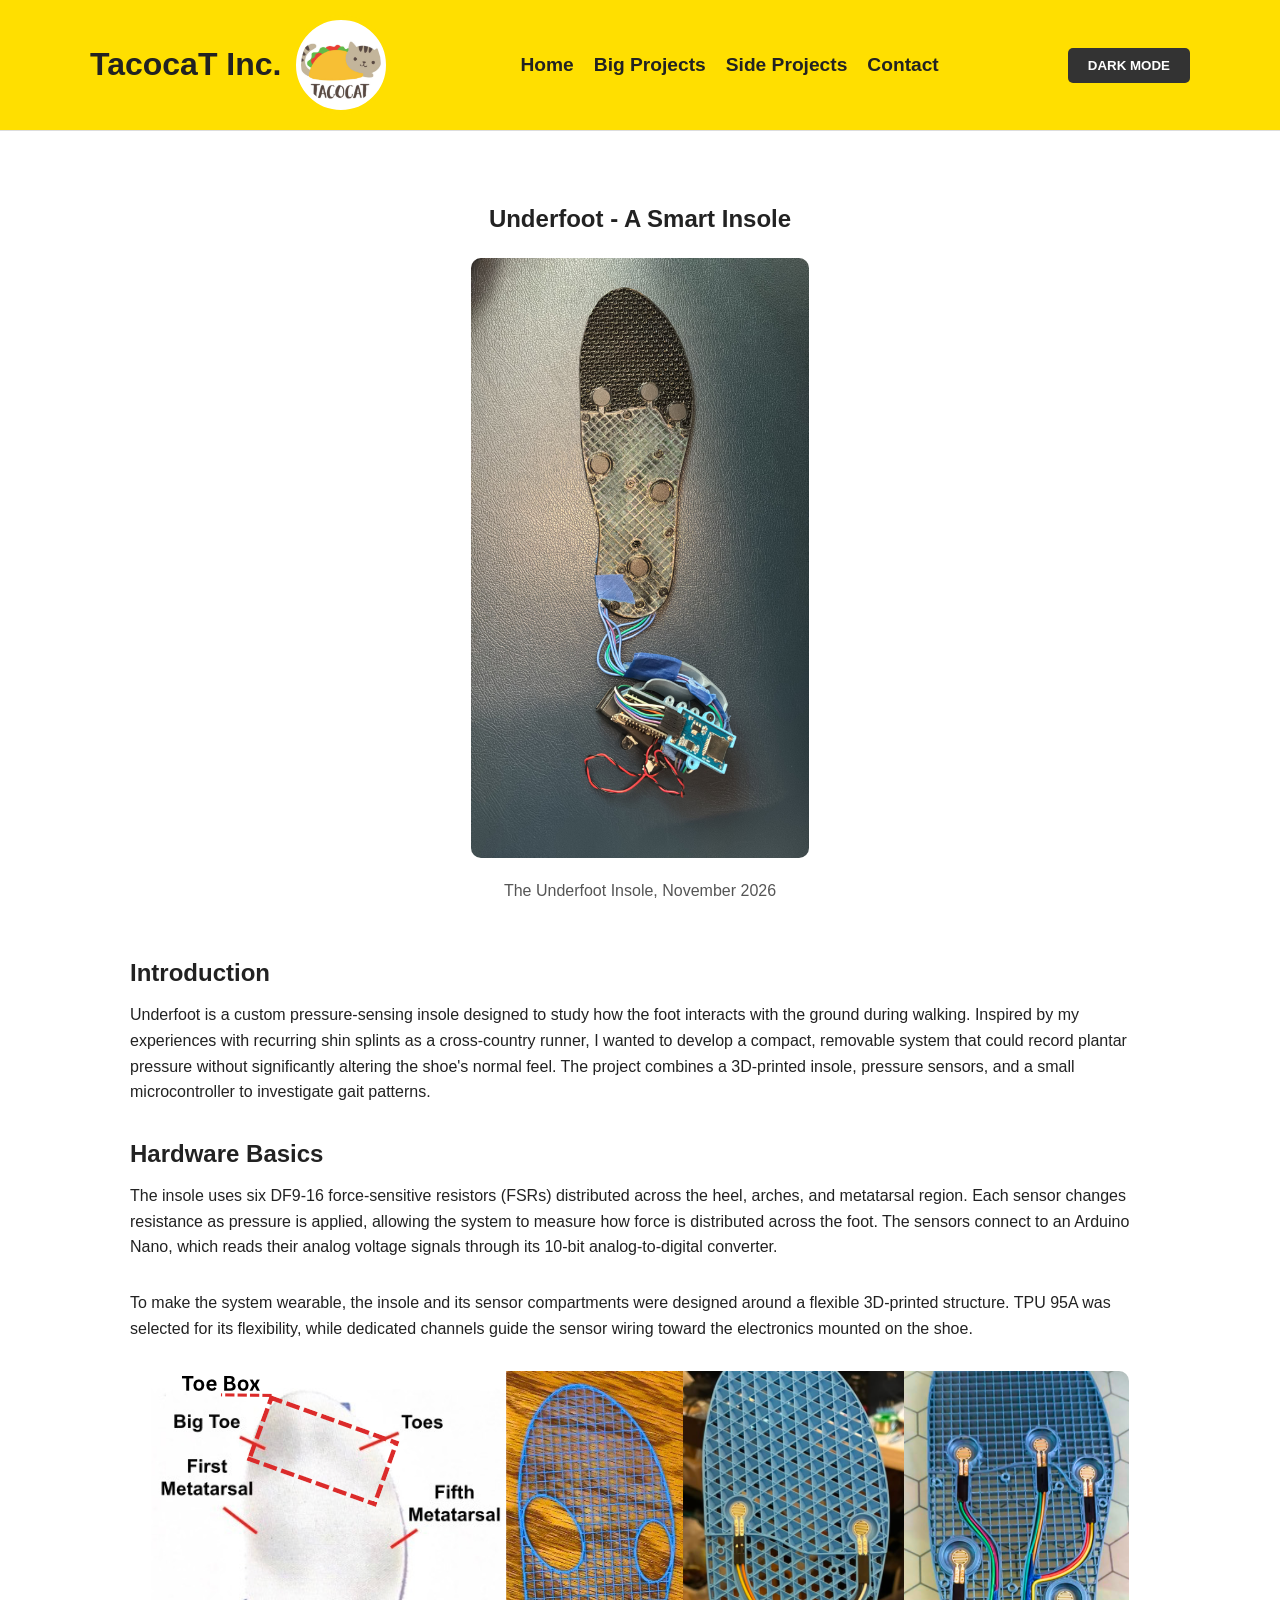
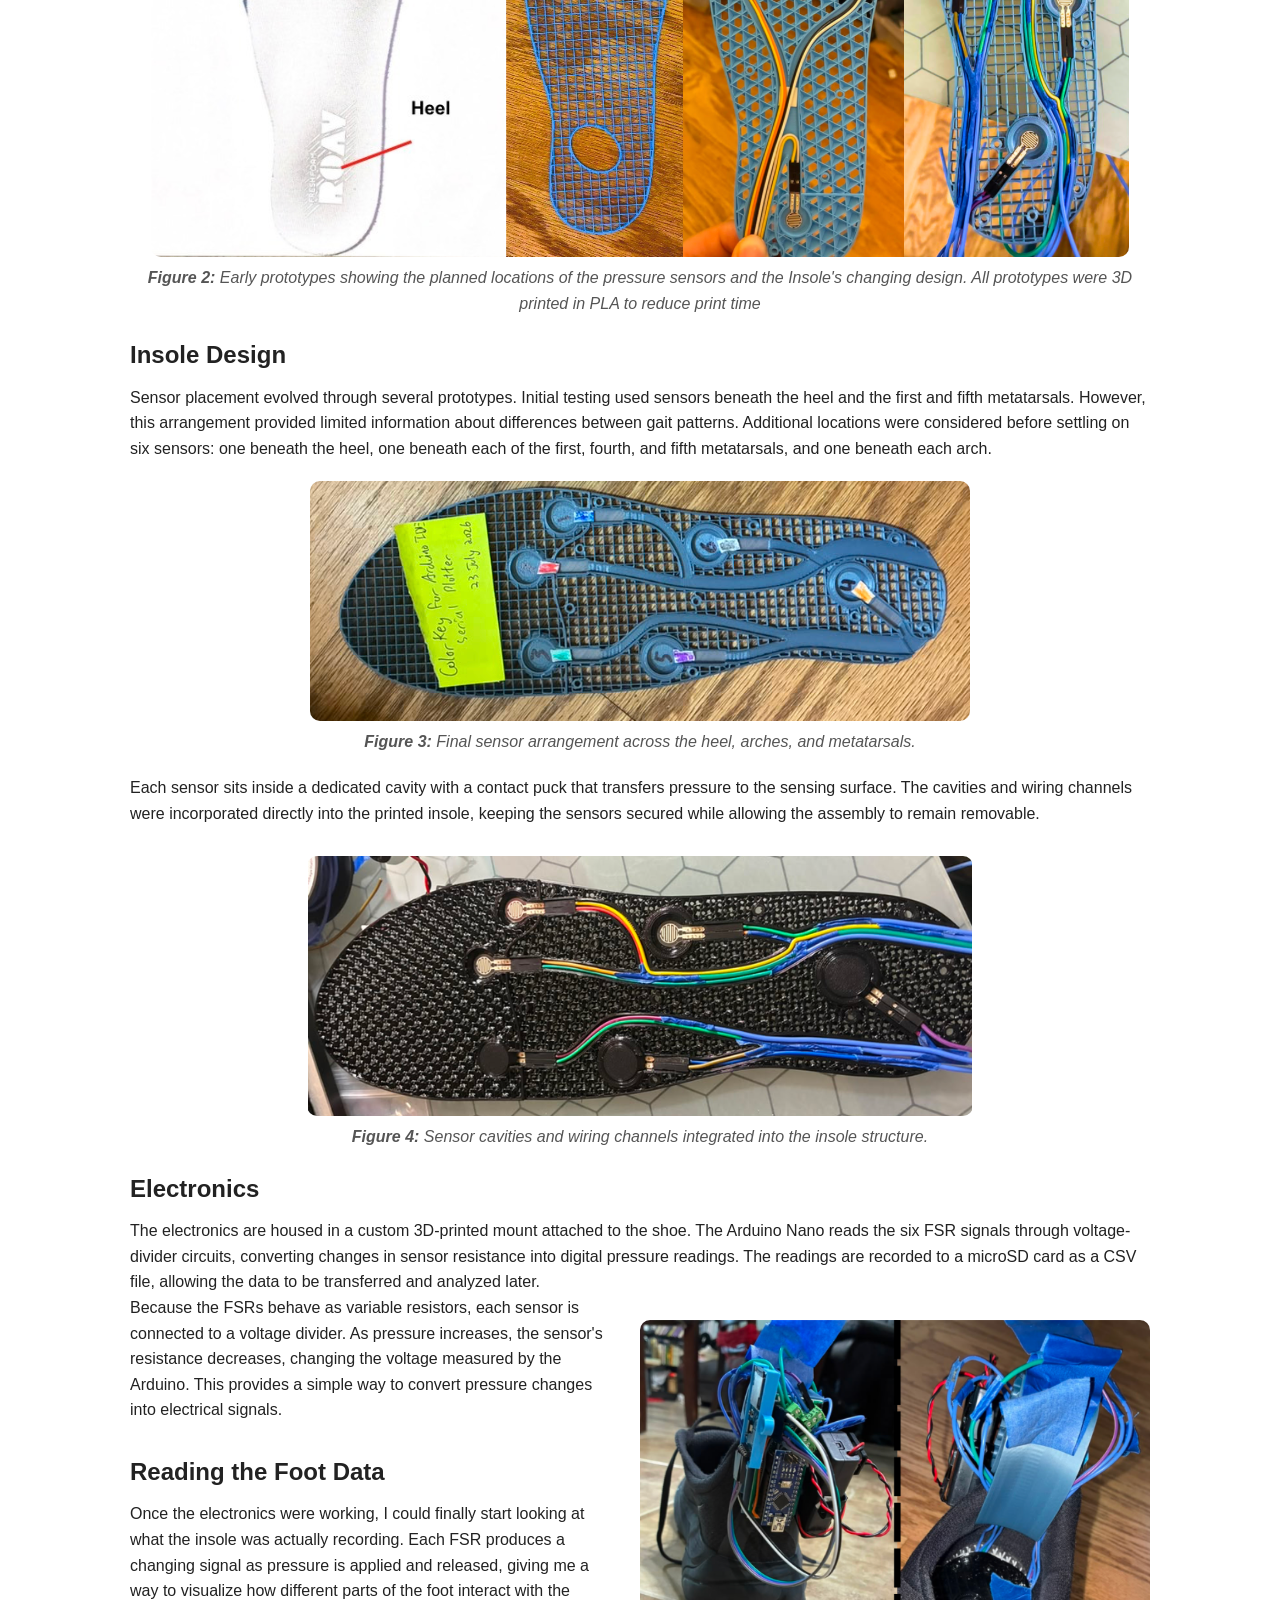
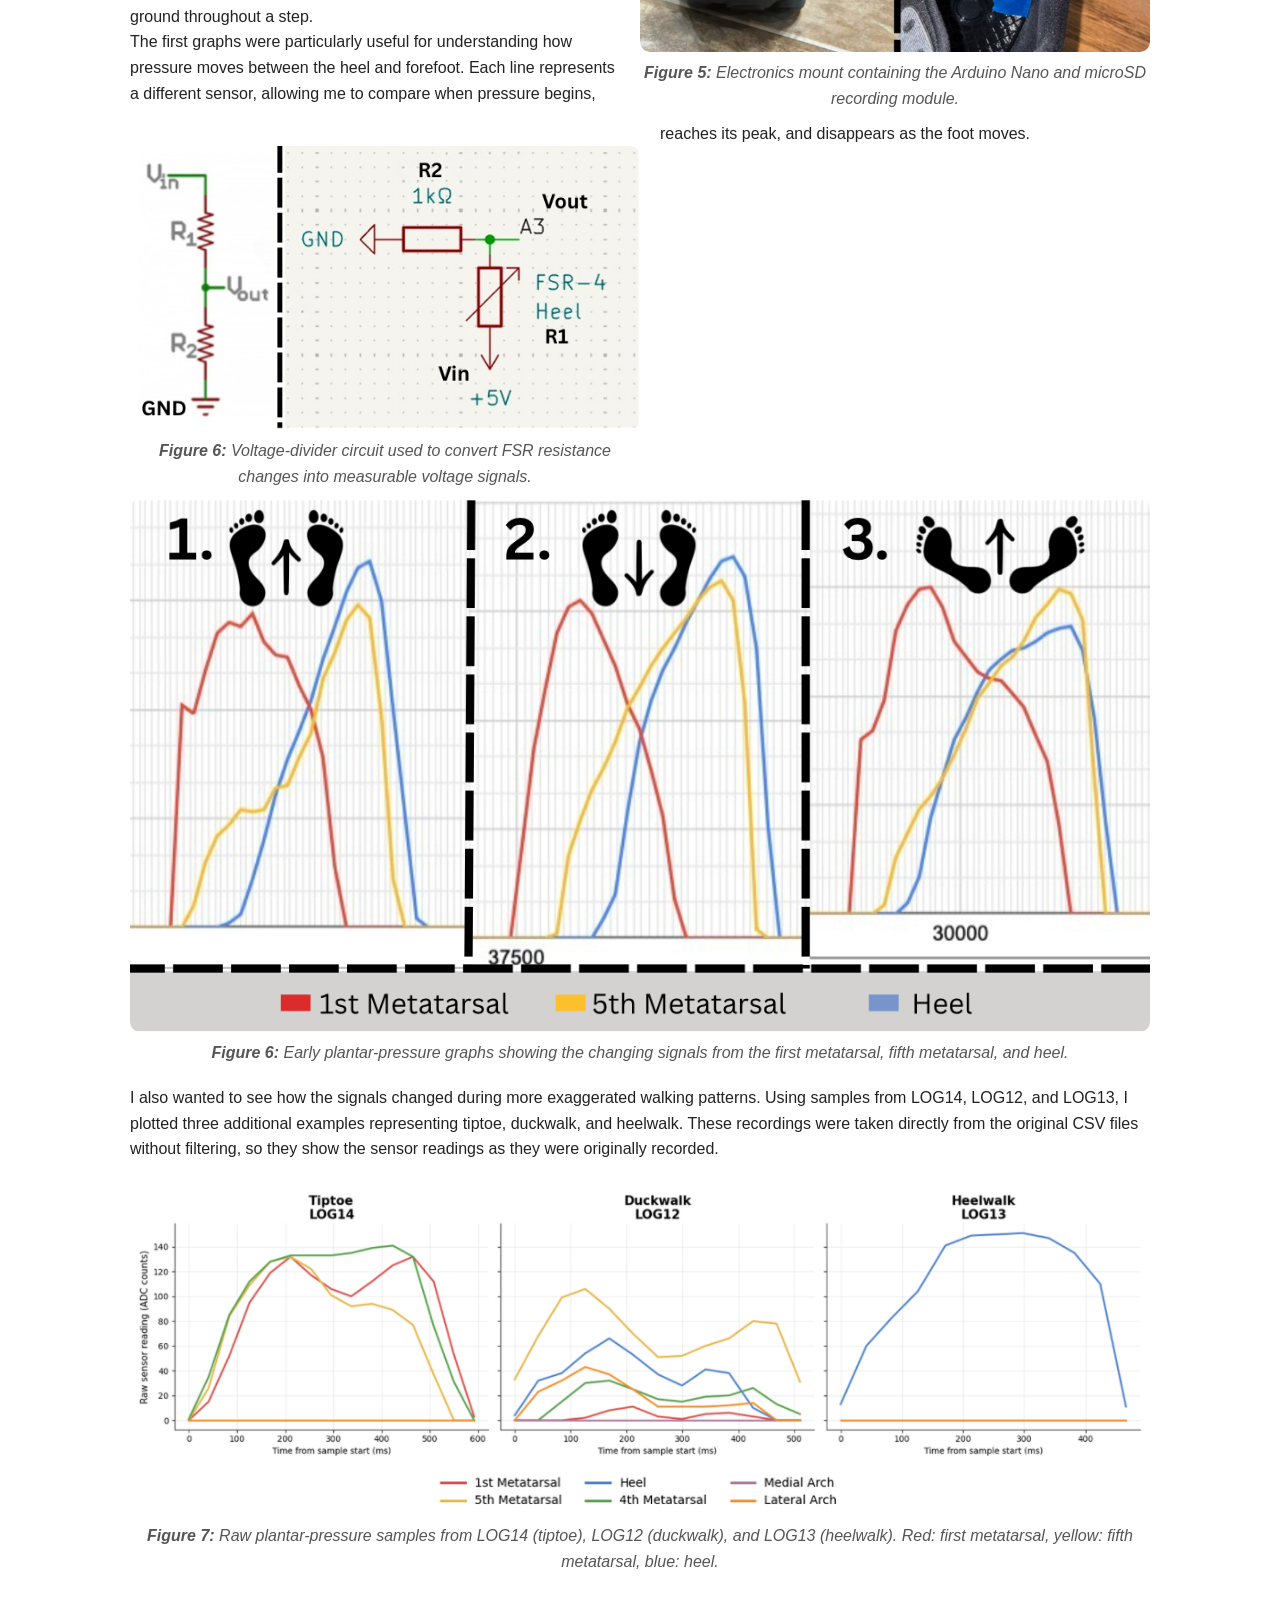
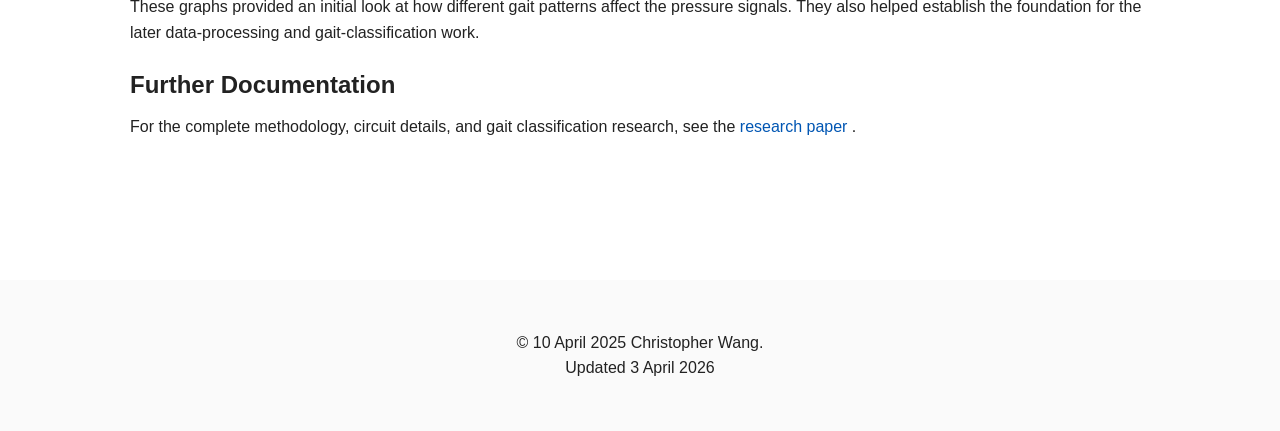
==== projects/insole-gpt.html @ 1287c7a1 "foot data graphs" ====
<!DOCTYPE html>
<html lang="en">
<head>
    <meta charset="UTF-8">
    <meta name="viewport" content="width=device-width, initial-scale=1">
    <meta name="description" content="Project page for Underfoot, a custom pressure-sensing insole for gait analysis.">
    <meta property="og:title" content="Underfoot - A Smart Insole">
    <meta property="og:description" content="A custom pressure-sensing insole designed to study gait and plantar pressure.">
    <meta property="og:type" content="website">
    <title>Underfoot - A Smart Insole</title>
    <link rel="stylesheet" href="../style.css">
</head>

<body>
    <nav id="navbar">
        <div class="container nav-container">
            <div class="logo-container">
                <h1><a class="brand" href="../index.html">TacocaT Inc.</a></h1>
                <img src="../TacocaT.jpeg" alt="TacocaT logo" class="nav-logo">
            </div>

            <ul class="nav-links">
                <li><a href="../index.html">Home</a></li>
                <li><a href="../index.html#big-projects">Big Projects</a></li>
                <li><a href="../index.html#side-projects">Side Projects</a></li>
                <li><a href="../index.html#contact">Contact</a></li>
            </ul>

            <button id="darkModeToggle" class="toggle-button">DARK MODE</button>
        </div>
    </nav>

    <main>
        <div class="container fade-in">
            <section class="project-detail">

                <h1 class="centered-title">Underfoot - A Smart Insole</h1>

                <figure>
                    <img src="../Insole-assets/Insole-V2.jpeg"
                         alt="The Underfoot pressure-sensing insole"
                         class="project-hero">
                    <figcaption>The Underfoot Insole, November 2026</figcaption>
                </figure>

                <div class="project-description">

                    <h2>Introduction</h2>
                    <p class="p-space">
                        Underfoot is a custom pressure-sensing insole designed to study
                        how the foot interacts with the ground during walking. Inspired
                        by my experiences with recurring shin splints as a cross-country
                        runner, I wanted to develop a compact, removable system that could
                        record plantar pressure without significantly altering the shoe's
                        normal feel. The project combines a 3D-printed insole, pressure
                        sensors, and a small microcontroller to investigate gait patterns.
                    </p>

                    <h2>Hardware Basics</h2>
                    <p class="p-space">
                        The insole uses six DF9-16 force-sensitive resistors (FSRs)
                        distributed across the heel, arches, and metatarsal region.
                        Each sensor changes resistance as pressure is applied, allowing
                        the system to measure how force is distributed across the foot.
                        The sensors connect to an Arduino Nano, which reads their
                        analog voltage signals through its 10-bit analog-to-digital
                        converter.
                    </p>

                    <p class="p-space">
                        To make the system wearable, the insole and its sensor
                        compartments were designed around a flexible 3D-printed
                        structure. TPU 95A was selected for its flexibility, while
                        dedicated channels guide the sensor wiring toward the
                        electronics mounted on the shoe.
                    </p>

                    <figure class="landscape-figure">
                        <img src="../Insole-assets/InsoleV2-prototypes.png"
                             alt="PLA prototype showing the six planned sensor locations">
                        <figcaption>
                            <b><i>Figure 2:</i></b>
                            Early prototypes showing the planned locations of the pressure sensors 
                            and the Insole's changing design.
                            <i>All prototypes were 3D printed in PLA to reduce print time</i>
                        </figcaption>
                    </figure>

                    <h2>Insole Design</h2>
                    <p>
                        Sensor placement evolved through several prototypes. Initial
                        testing used sensors beneath the heel and the first and fifth
                        metatarsals. However, this arrangement provided limited
                        information about differences between gait patterns. Additional
                        locations were considered before settling on six sensors:
                        one beneath the heel, one beneath each of the first, fourth,
                        and fifth metatarsals, and one beneath each arch.
                    </p>

                    <figure class="landscape-figure">
                        <img src="../Insole-assets/InsoleV2-key.png"
                             alt="Final insole design with six pressure sensor locations">
                        <figcaption>
                            <b><i>Figure 3:</i></b>
                            Final sensor arrangement across the heel, arches,
                            and metatarsals.
                        </figcaption>
                    </figure>

                    <p class="p-space">
                        Each sensor sits inside a dedicated cavity with a contact puck
                        that transfers pressure to the sensing surface. The cavities
                        and wiring channels were incorporated directly into the
                        printed insole, keeping the sensors secured while allowing
                        the assembly to remain removable.
                    </p>

                    <figure class="landscape-figure">
                        <img src="../Insole-assets/InsoleV2-wirechannels.png"
                             alt="3D-printed insole showing internal sensor and wire channels">
                        <figcaption>
                            <b><i>Figure 4:</i></b>
                            Sensor cavities and wiring channels integrated into
                            the insole structure.
                        </figcaption>
                    </figure>

                    <h2>Electronics</h2>
                    <p>
                        The electronics are housed in a custom 3D-printed mount
                        attached to the shoe. The Arduino Nano reads the six FSR
                        signals through voltage-divider circuits, converting
                        changes in sensor resistance into digital pressure readings.
                        The readings are recorded to a microSD card as a CSV file,
                        allowing the data to be transferred and analyzed later.
                    </p>

                    <figure class="side-image-wrap-text-left">
                        <img src="../Insole-assets/InsoleV2-electronics.png"
                             alt="Arduino Nano and microSD module mounted on the shoe">
                        <figcaption>
                            <b><i>Figure 5:</i></b>
                            Electronics mount containing the Arduino Nano
                            and microSD recording module.
                        </figcaption>
                    </figure>

                    <p class="p-space">
                        Because the FSRs behave as variable resistors, each sensor
                        is connected to a voltage divider. As pressure increases,
                        the sensor's resistance decreases, changing the voltage
                        measured by the Arduino. This provides a simple way to
                        convert pressure changes into electrical signals.
                    </p>

                    <figure class="side-image-wrap-text-right">
                        <img src="../Insole-assets/InsoleV2-voltage-divider.png"
                             alt="Voltage-divider circuit used to read the force-sensitive resistors">
                        <figcaption>
                            <b><i>Figure 6:</i></b>
                            Voltage-divider circuit used to convert FSR resistance
                            changes into measurable voltage signals.
                        </figcaption>
                    </figure>

                    <h2>Reading the Foot Data</h2>

                    <p>
                        Once the electronics were working, I could finally start looking at
                        what the insole was actually recording. Each FSR produces a changing
                        signal as pressure is applied and released, giving me a way to visualize
                        how different parts of the foot interact with the ground throughout
                        a step.
                    </p>

                    <p>
                        The first graphs were particularly useful for understanding how
                        pressure moves between the heel and forefoot. Each line represents
                        a different sensor, allowing me to compare when pressure begins,
                        reaches its peak, and disappears as the foot moves.
                    </p>

                    <figure class="landscape-figure">
                        <img src="../Insole-assets/InsoleV1-DataGraphs.png"
                            alt="Three plantar pressure graphs showing different foot movement patterns">
                        <figcaption>
                            <b><i>Figure 6: </i></b>
                            Early plantar-pressure graphs showing the changing signals
                            from the first metatarsal, fifth metatarsal, and heel.
                        </figcaption>
                    </figure>

                    <p>
                        I also wanted to see how the signals changed during more exaggerated
                        walking patterns. Using samples from LOG14, LOG12, and LOG13, I plotted
                        three additional examples representing tiptoe, duckwalk, and heelwalk.
                        These recordings were taken directly from the original CSV files
                        without filtering, so they show the sensor readings as they were
                        originally recorded.
                    </p>

                    <figure class="landscape-figure">
                        <img src="../Insole-assets/Underfoot-raw-gait-samples.png"
                            alt="Raw pressure signals from tiptoe, duckwalk, and heelwalk recordings">
                        <figcaption>
                            <b><i>Figure 7: </i></b>
                            Raw plantar-pressure samples from LOG14 (tiptoe), LOG12
                            (duckwalk), and LOG13 (heelwalk).
                            <i>Red: first metatarsal, yellow: fifth metatarsal,
                            blue: heel.</i>
                        </figcaption>
                    </figure>

                    <p>
                        These graphs provided an initial look at how different gait patterns
                        affect the pressure signals. They also helped establish the foundation
                        for the later data-processing and gait-classification work.
                    </p>

                    <h2>Further Documentation</h2>
                    <p>
                        For the complete methodology, circuit details, and gait
                        classification research, see the
                        <a href="https://github.com/Cobalt-Walnut/Insole-Research-Paper/blob/main/main-7.pdf">
                            research paper
                        </a>.
                    </p>

                </div>
            </section>
        </div>
    </main>

    <script src="../footer.js"></script>
    <script src="../script.js"></script>
</body>
</html>
---- style.css ----
/* Reset default styles and set base styles */
* {
  margin: 0;
  padding: 0;
  box-sizing: border-box;
}

/* Base body styles */
body {
  font-family: 'Arial', sans-serif;
  background-color: #ffffff;
  color: #222;
  transition: background-color 0.5s, color 0.5s;
  line-height: 1.6;
}

/* Standard Link Color (Fixes default browser blue) */
a {
  color: #0056b3;
  text-decoration: none;
  transition: all 0.3s ease;
}

/* Custom class for 32px of space below a paragraph */
.extra-space {
    margin-bottom: 32px !important;
    display: block;
}

.nav-links a {
    font-size: 1.2rem;
    font-weight: bold;
    text-decoration: none;
}

.brand {
    font-size: 2rem;
    text-decoration: none;
}

.container {
  width: 90%;
  max-width: 1100px;
  margin: 0 auto;
  padding: 20px 0;
}

/* Navbar styling */
nav {
  position: fixed;
  width: 100%;
  background-color: #FFDF00;
  border-bottom: 1px solid #ddd;
  z-index: 1000;
  transition: all 0.3s ease;
}

.nav-container {
  display: flex;
  justify-content: space-between;
  align-items: center;
  padding: 15px 0;
}

.logo-container {
  display: flex;
  align-items: center;
  gap: 10px;
}

.logo-container span {
  font-weight: bold;
  font-size: 1.5rem;
}

.nav-logo {
  width: 100px;
  height: 100px;
  border-radius: 50%;
  object-fit: cover;
  border: 5px solid #FFDF00;
  padding: 5px;
  background: white;
}

.nav-links {
  list-style: none;
  display: flex;
  gap: 20px;
}

.nav-links a {
  color: #222;
  font-weight: bold;
}

/* Dark mode toggle button */
.toggle-button {
  padding: 10px 20px;
  cursor: pointer;
  border: none;
  background: #333;
  color: white;
  font-weight: bold;
  border-radius: 5px;
}

@keyframes rotate {
  from { transform: rotate(0deg); }
  to { transform: rotate(360deg); }
}

.toggle-button.rotating {
  animation: rotate 0.5s ease-in-out;
}

/* Section styling */
section {
  margin: 80px 0;
  background: #ffffff;
  padding: 40px;
  border-radius: 10px;
  transition: background-color 0.5s;
  display: flow-root;
}

/* Styling for header and nav links */
h1 a, h2 a, h3 a, .nav-links a, .intro-text a {
  text-decoration: none; 
  color: inherit;
  transition: all 0.3s ease;
}

h1 a:hover, h2 a:hover, h3 a:hover, .nav-links a:hover, .intro-text a:hover {
  text-shadow: 2px 2px 4px rgba(0, 0, 0, 0.2); 
}

/* Project card styling */
.project {
  display: flex;
  align-items: center;
  margin-bottom: 30px;
  background: #f5f5f5;
  border-radius: 10px;
  overflow: visible;
  text-decoration: none;
  color: inherit;
  transition: background 0.5s;
  position: relative;
}

.project img {
  width: 150px;
  height: auto;
  object-fit: cover;
  transition: all 0.3s ease;
  border-radius: 8px;
  position: relative;
}

.project:hover img {
  transform: scale(2.2) translateX(60px) translateY(-40px);
  box-shadow: 0 30px 60px rgba(0, 0, 0, 0.3);
  z-index: 100;
}

.project-content {
  padding: 20px;
}

/* Footer styling */
footer {
  text-align: center;
  padding: 30px 0;
  background: #fafafa;
  transition: background-color 0.5s;
}

/* Animations */
.fade-in {
  opacity: 0;
  transform: translateY(20px);
  animation: fadeInUp 1s forwards;
  animation-delay: 0.3s;
}

@keyframes fadeInUp {
  to {
    opacity: 1;
    transform: translateY(0);
  }
}

#navbar.hidden {
  transform: translateY(-100%);
  opacity: 0;
}

/* Project detail page styling */
.project-detail {
  padding: 40px;
  margin-top: 120px;
}

.centered-title {
  text-align: center;
  margin-top: 20px;
}

.project-hero {
  object-fit: contain;
  border-radius: 10px;
  margin: 20px 0;
  display: block;
  margin-left: auto;
  margin-right: auto;
  max-width: 100%;
  max-height: 600px;
  width: auto;
  height: auto;
}

/* Wrapping Classes */
.side-image-wrap-text-left,
.side-image-wrap-text-right {
  max-width: 50%;
  margin-bottom: 10px;
  margin-top: 25px;
}

.side-image-wrap-text-left {
  float: right;
  margin-left: 20px;
}

.side-image-wrap-text-right {
  float: left;
  margin-right: 20px;
}

.side-image-wrap-text-left img,
.side-image-wrap-text-right img {
  display: block;
  width: 100%;
  max-width: 600px;   /* 👈 limits how big it can get */
  height: auto;
  margin: 0 auto;     /* 👈 keeps it centered inside figure */
  border-radius: 10px;
}

.side-image-wrap-text-left figcaption,
.side-image-wrap-text-right figcaption {
  text-align: center;
  font-style: italic;
  margin-top: 8px;
  color: #555;
}

.image-pair-container {
  display: flex !important;
  gap: 20px;
  width: 100%;          /* This fills the parent .project-description */
  max-width: 1100px;   
  margin: 20px auto;   
  clear: both;          /* This prevents previous floats from interfering */
  overflow: hidden;
}

.side-by-side-figure {
  flex: 1;             
  margin: 0;
  display: flex;
  flex-direction: column;
}

.side-by-side-figure img {
  width: 100%;
  aspect-ratio: 4 / 3; 
  object-fit: cover;   
  border-radius: 10px;
  display: block;
}

.project-description {
  margin-top: 30px;
  display: flow-root;
}

.project-description h2 {
  margin: 20px 0 10px;
}

.project-description ul {
  list-style-position: inside;
  margin: 10px 0;
}

.left-side-image {
    width: 40%;
    margin-top: 20px;
    margin-bottom: 20px;
}

.left-side-image img {
    width: 100%;
    border-radius: 10px;
    display: block;
}

.landscape-figure {
    width: 100%;
    max-width: 100%;
    margin: 20px auto;
    clear: both;
}

.landscape-figure img {
    display: block;
    width: auto;
    height: auto;
    max-width: 100%;
    border-radius: 10px;
    margin: 0 auto;
    object-fit: contain;
}

.landscape-figure figcaption {
    text-align: center;
    font-style: italic;
    margin-top: 8px;
    color: #555;
}

/* Mobile responsiveness */
@media (max-width: 768px) {
    .landscape-figure {
        width: 100%;
    }

    .landscape-figure img {
        max-width: 100%;
    }
}

.full-size-text {
  width: 100%;
  clear: both;
  
}

/* Intro section styling */
.intro {
  display: flex;
  justify-content: space-between;
  align-items: center;
  gap: 40px;
}

.intro-text a {
  font-weight: bold;
  border-bottom: 1px solid rgba(0, 0, 0, 0.1);
}

.intro-text {
  flex: 1;
}

.intro-logo {
  width: 200px;
  height: 200px;
  border-radius: 50%;
  object-fit: cover;
  border: 5px solid #FFDF00;
  padding: 5px;
  background: white;
}

figcaption {
  text-align: center;
  font-style: normal;
  margin-top: 8px;
  color: #555;
  transition: color 0.5s;
}

.p-space {
  margin-bottom: 30px;
}

p + h2 {
  margin-top: 60px;
  margin-bottom: 40px;
}

.offset-text-right-side {
  position: absolute;  
  left: 50%;
  margin-left: 0;
}
/*
p + p {
  margin-top: 40px;
}
*/
/* DARK MODE*/

body.dark-mode {
  background-color: #121212;
  color: #ddd;
}

body.dark-mode nav {
  background-color: #1e1e1e;
}

body.dark-mode section {
  background: #1c1c1c;
}

body.dark-mode .project {
  background: #2a2a2a;
}

body.dark-mode .project:hover {
  background: #3a3a3a;
}

body.dark-mode footer {
  background: #1e1e1e;
}

/* Dark Mode specific element fixes */
body.dark-mode figcaption {
  color: #bbb !important;
}

body.dark-mode a {
  color: #8ab4f8; /* Softer blue for dark mode */
}

body.dark-mode a:hover {
  color: #ffffff;
  text-decoration: underline;
}
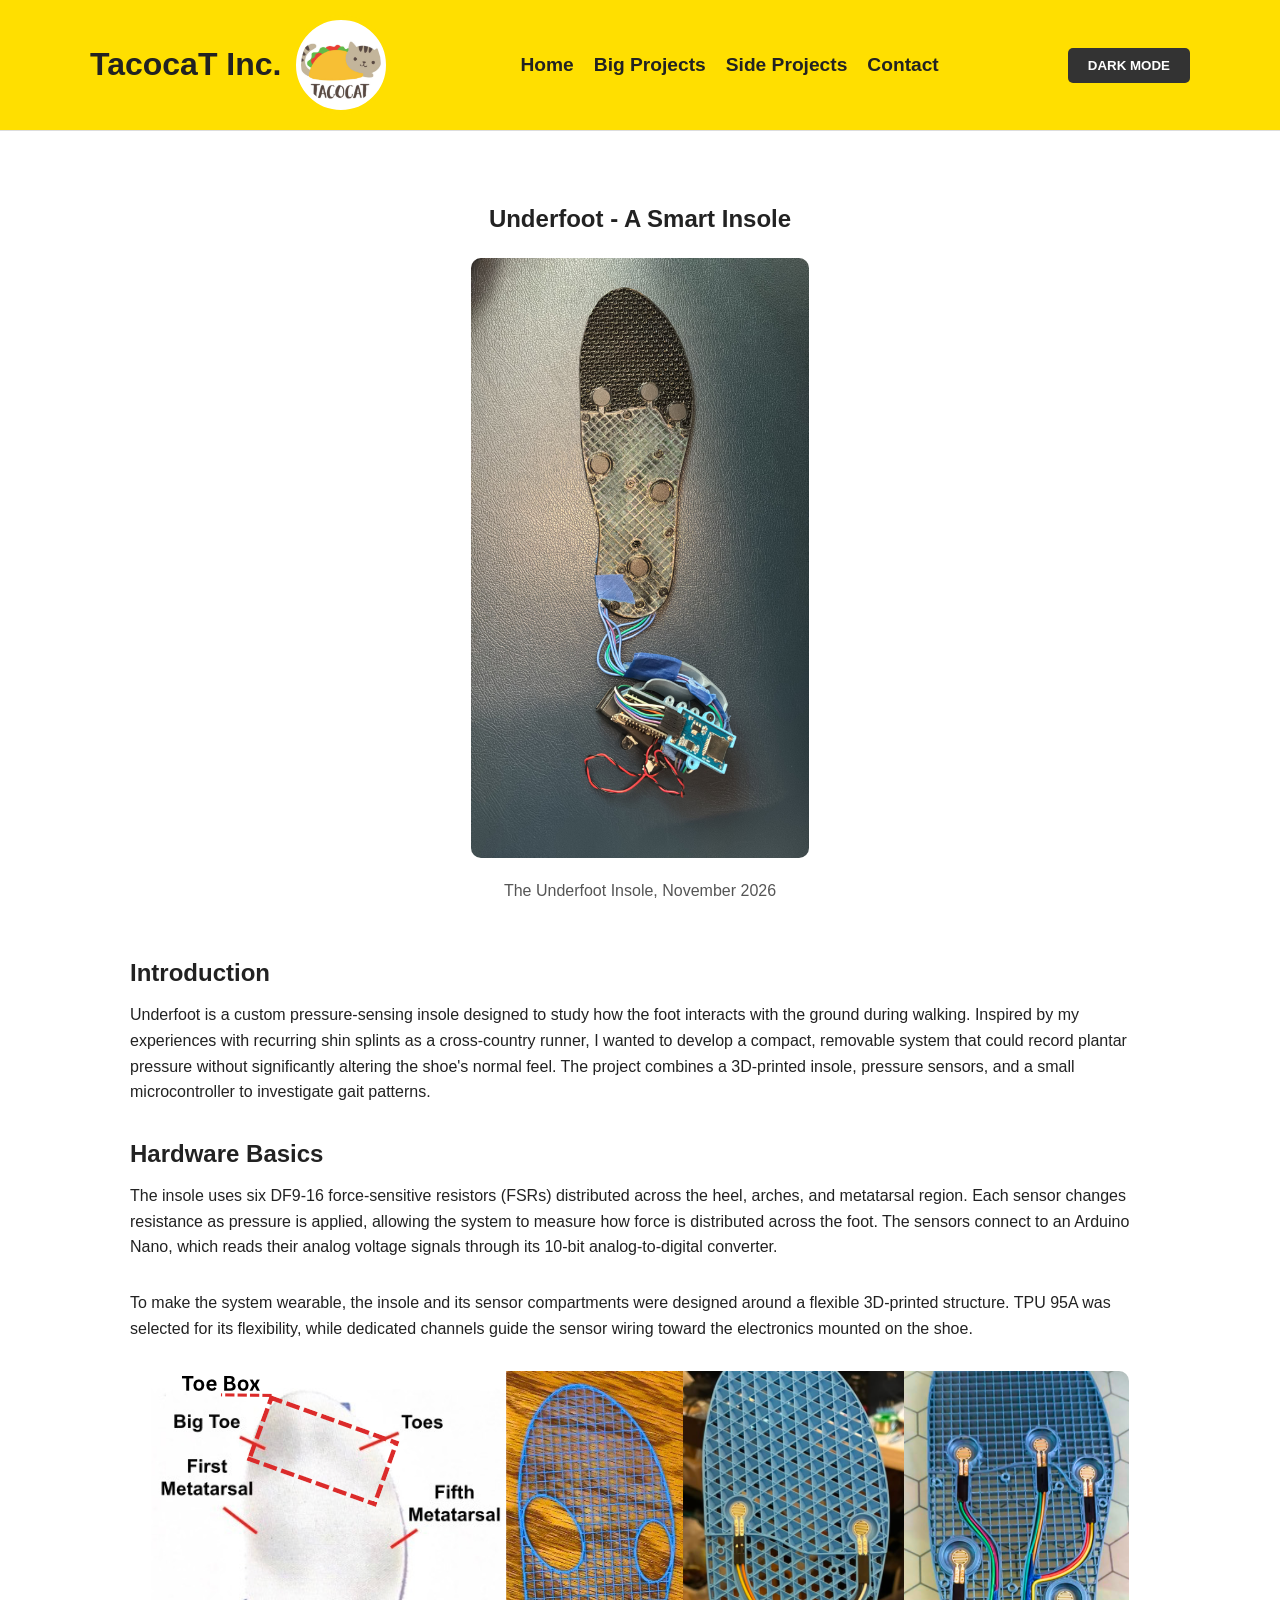
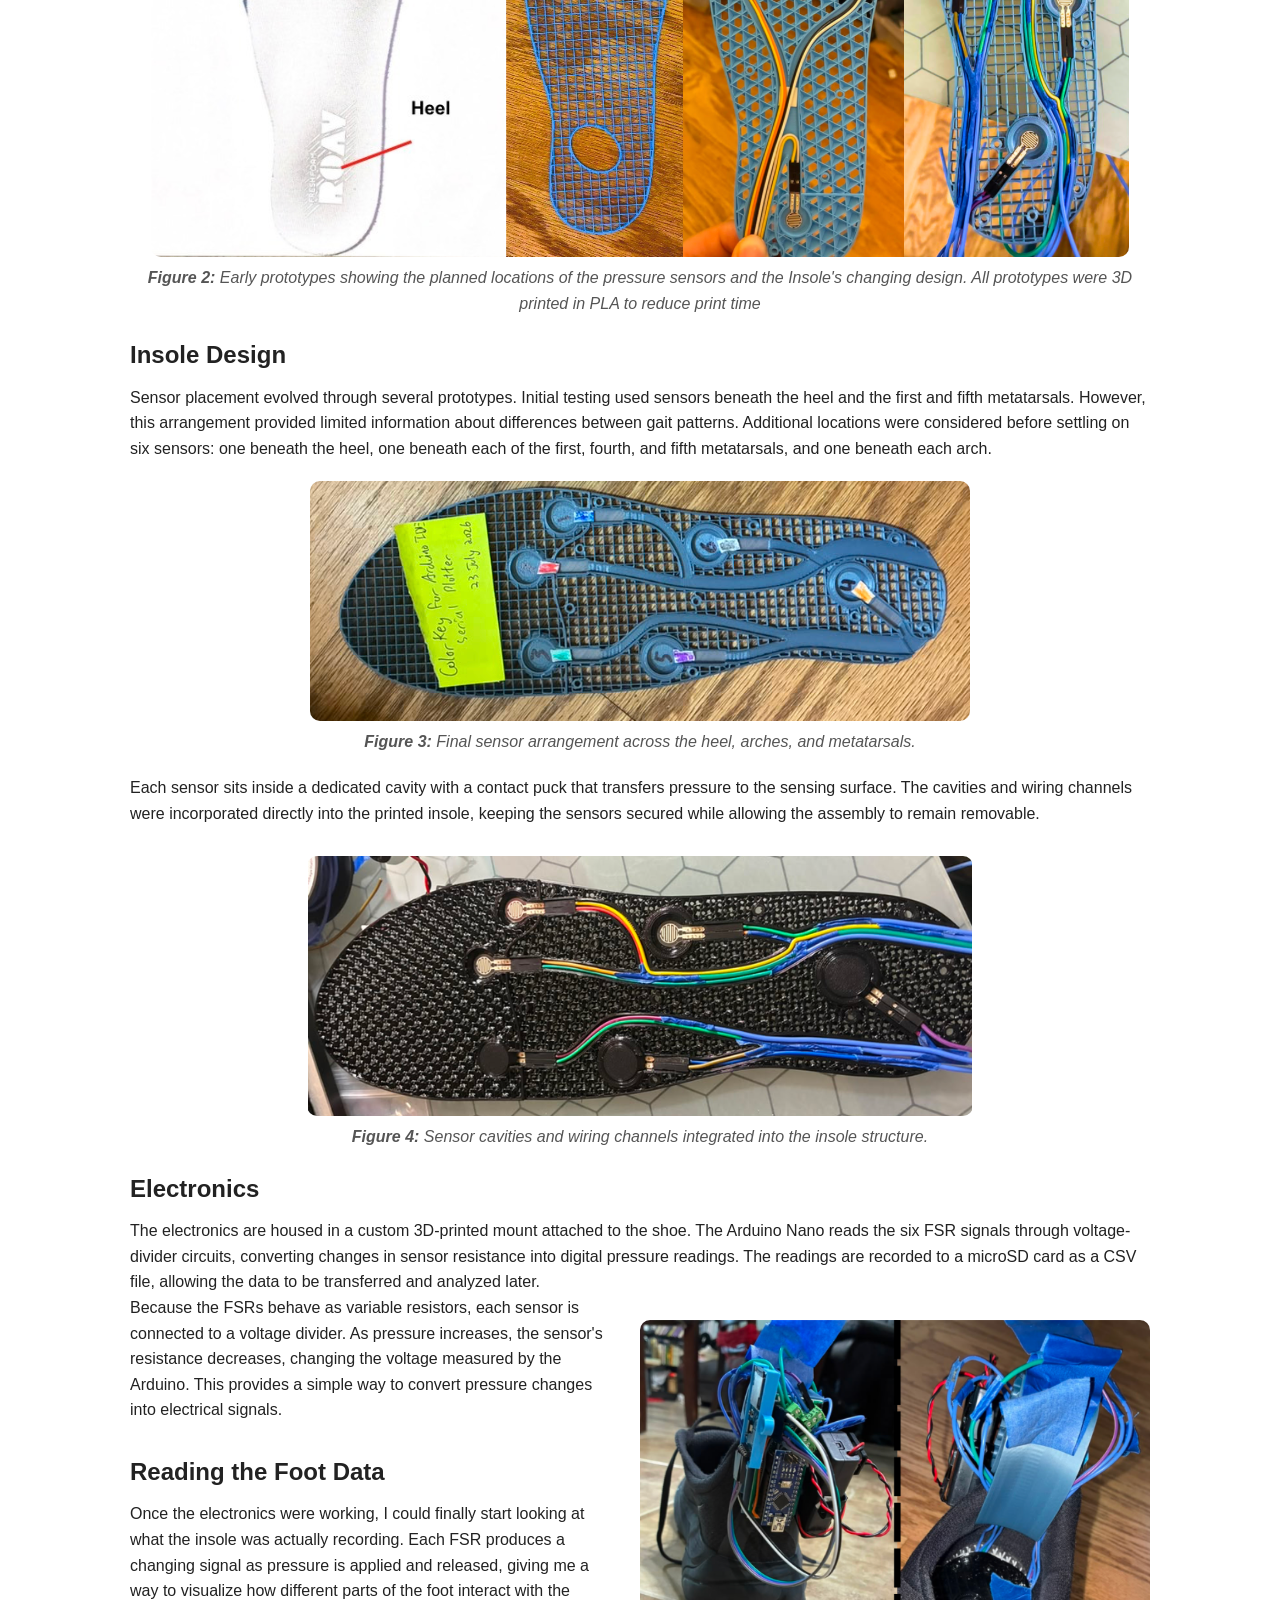
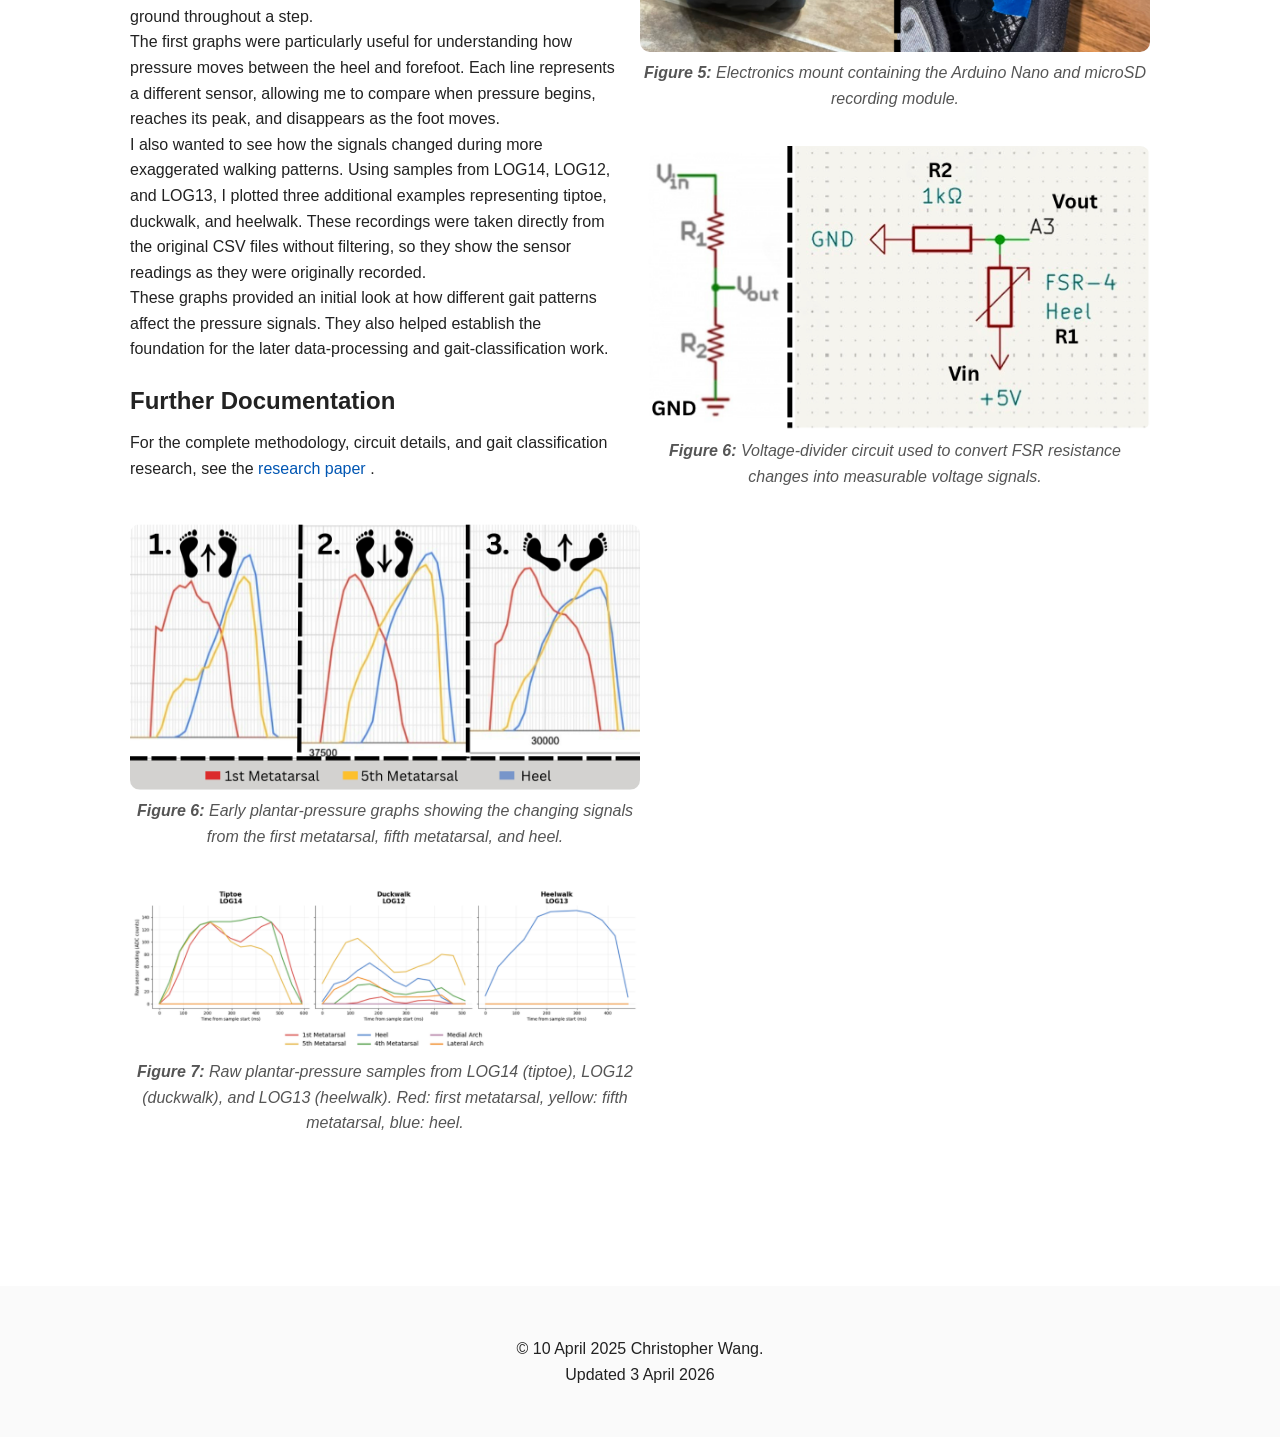
==== commit d9b68636: "moved images around" ====
--- a/projects/insole-gpt.html
+++ b/projects/insole-gpt.html
@@ -153,7 +153,7 @@
                         convert pressure changes into electrical signals.
                     </p>
 
-                    <figure class="side-image-wrap-text-right">
+                    <figure class="side-image-wrap-text-left">
                         <img src="../Insole-assets/InsoleV2-voltage-divider.png"
                              alt="Voltage-divider circuit used to read the force-sensitive resistors">
                         <figcaption>
@@ -180,7 +180,7 @@
                         reaches its peak, and disappears as the foot moves.
                     </p>
 
-                    <figure class="landscape-figure">
+                    <figure class="side-image-wrap-text-right">
                         <img src="../Insole-assets/InsoleV1-DataGraphs.png"
                             alt="Three plantar pressure graphs showing different foot movement patterns">
                         <figcaption>
@@ -199,7 +199,7 @@
                         originally recorded.
                     </p>
 
-                    <figure class="landscape-figure">
+                    <figure class="side-image-wrap-text-right">
                         <img src="../Insole-assets/Underfoot-raw-gait-samples.png"
                             alt="Raw pressure signals from tiptoe, duckwalk, and heelwalk recordings">
                         <figcaption>
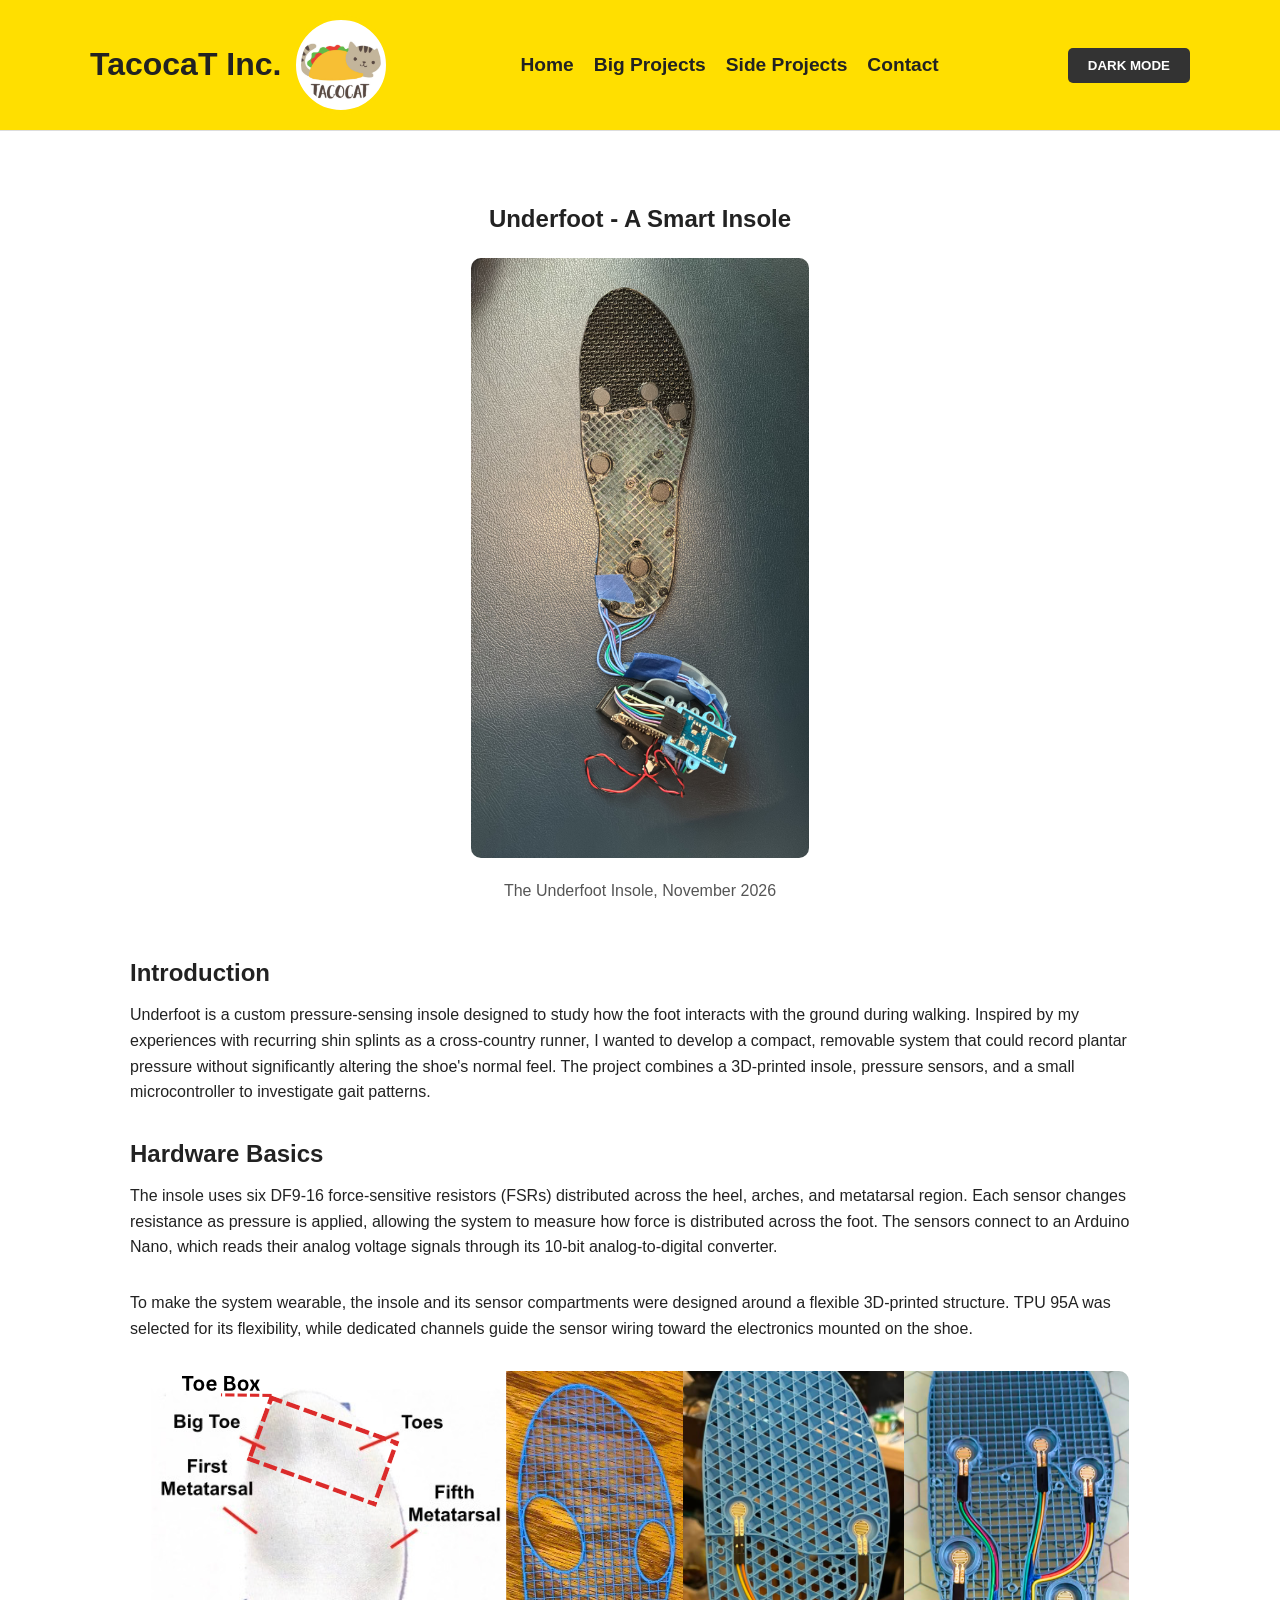
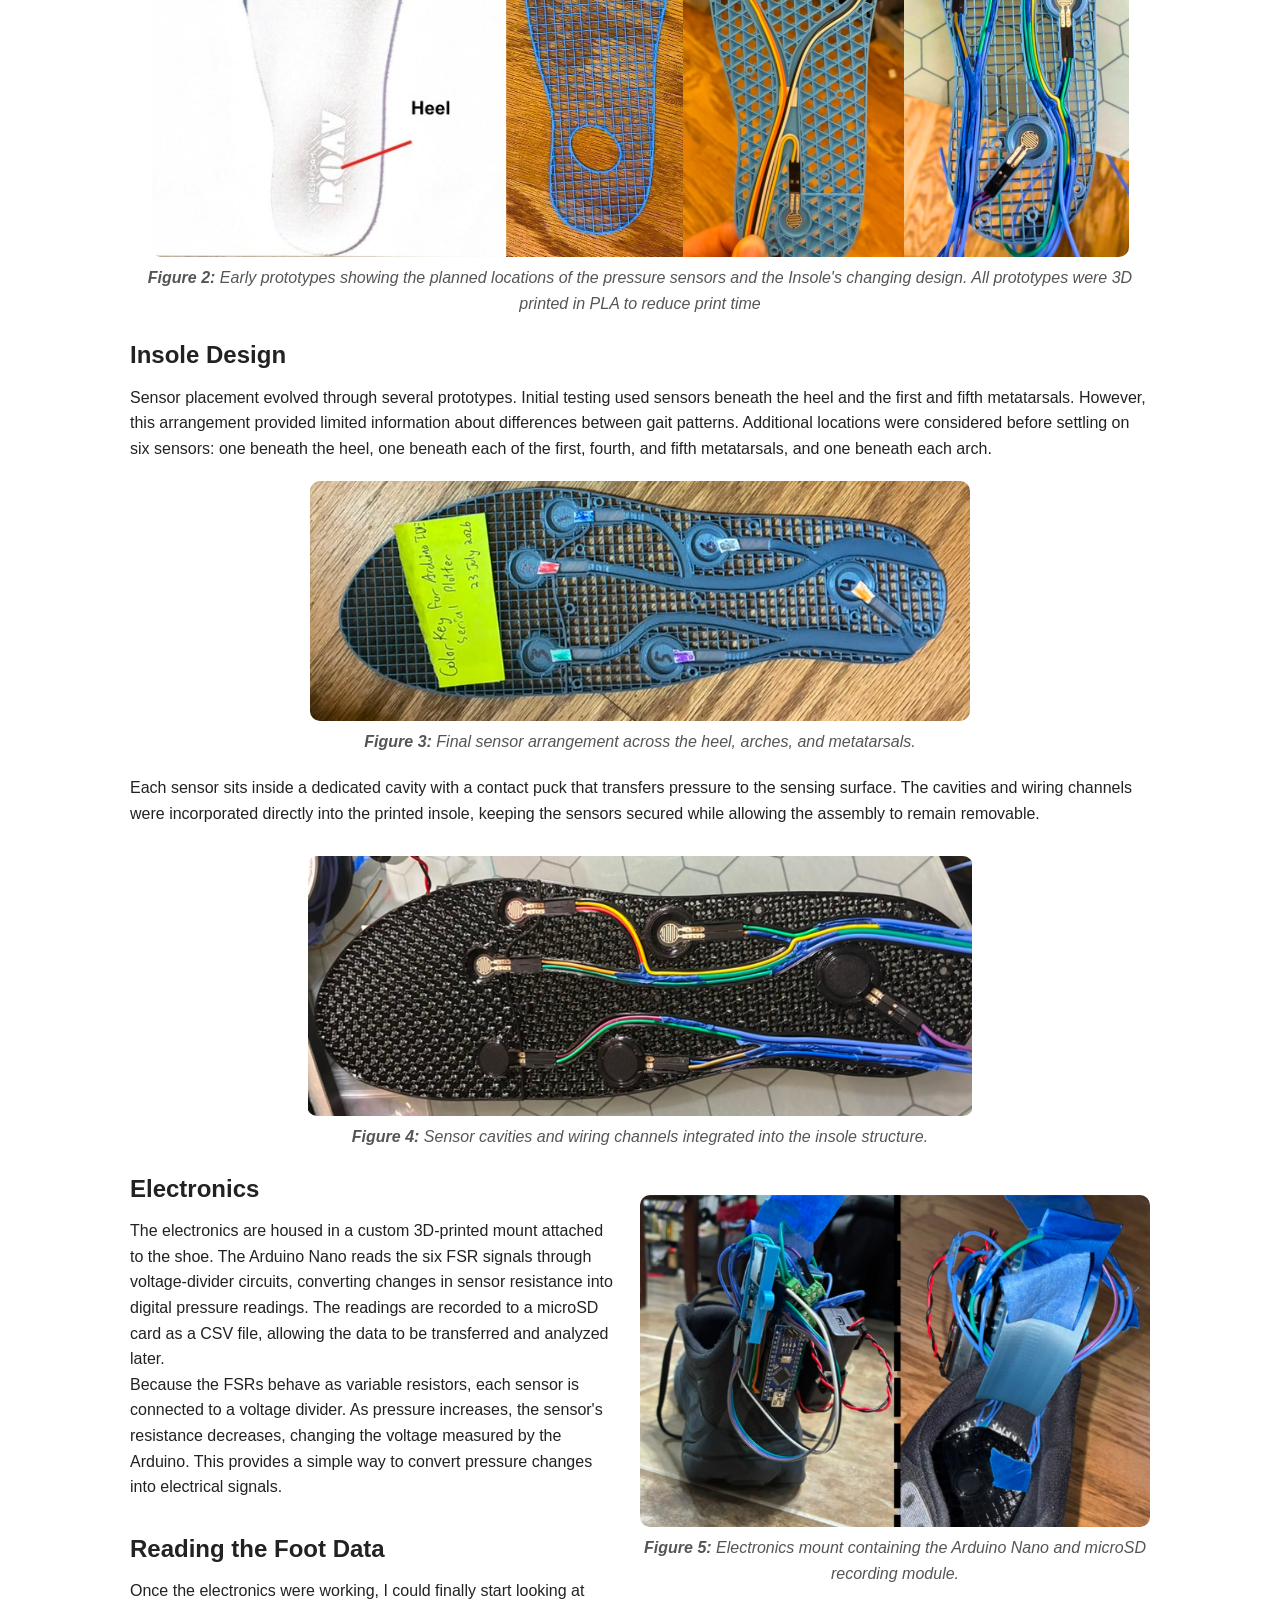
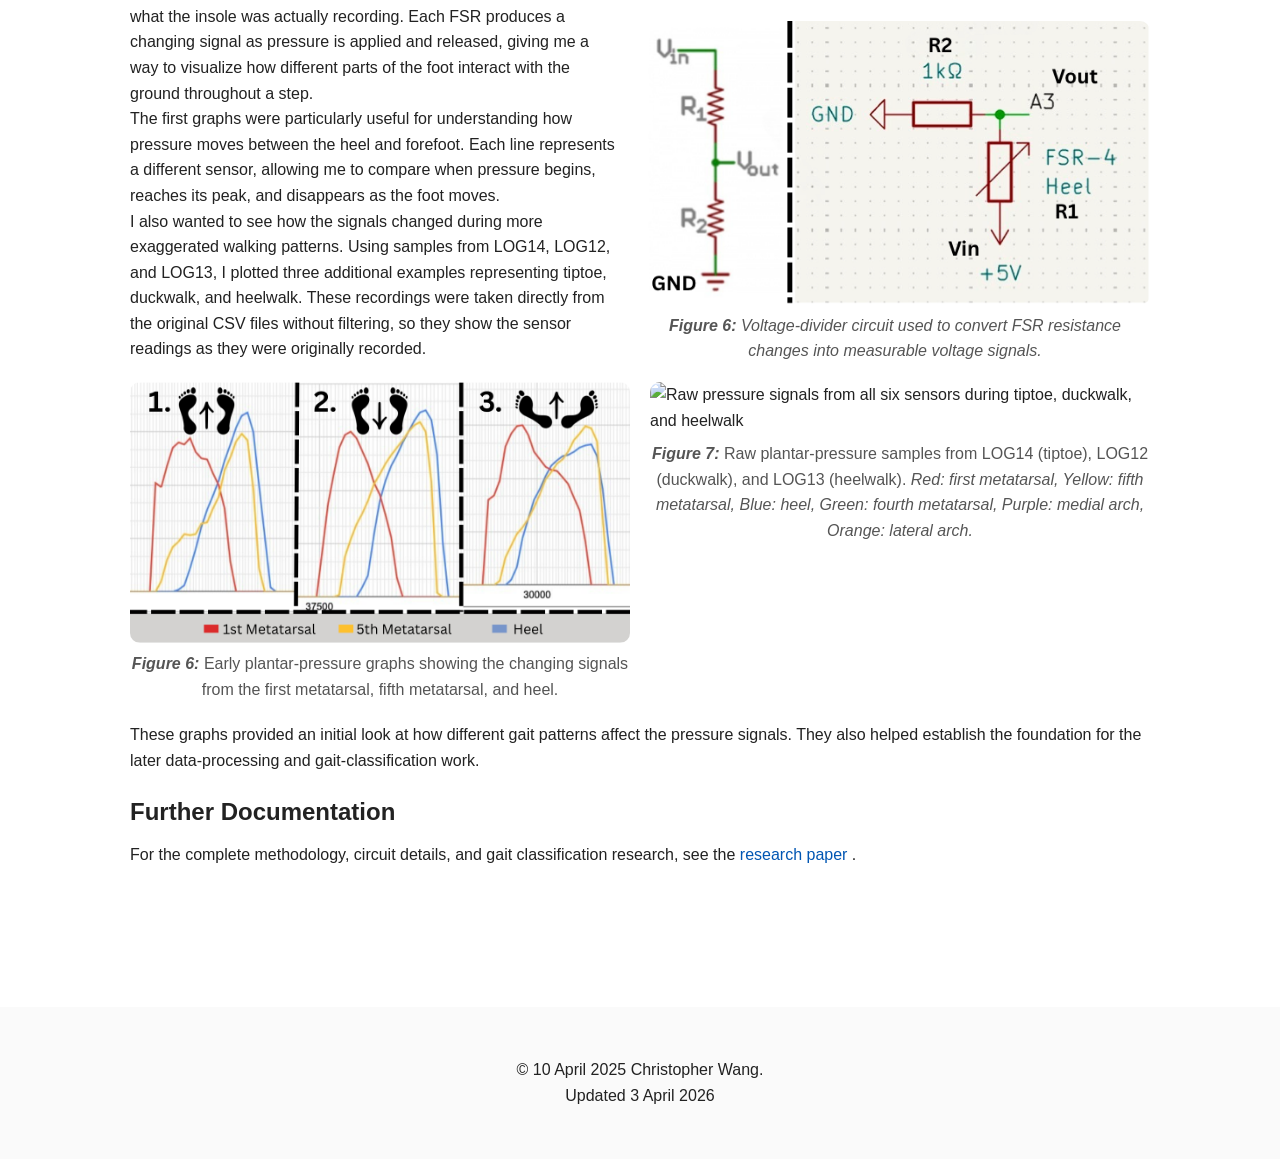
==== commit 90cecd21: "revised style css for mobile, rearranged insole gpt figure 6 and 7" ====
--- a/projects/insole-gpt.html
+++ b/projects/insole-gpt.html
@@ -125,6 +125,16 @@
                         </figcaption>
                     </figure>
 
+                    <figure class="side-image-wrap-text-left">
+                        <img src="../Insole-assets/InsoleV2-electronics.png"
+                             alt="Arduino Nano and microSD module mounted on the shoe">
+                        <figcaption>
+                            <b><i>Figure 5:</i></b>
+                            Electronics mount containing the Arduino Nano
+                            and microSD recording module.
+                        </figcaption>
+                    </figure>
+
                     <h2>Electronics</h2>
                     <p>
                         The electronics are housed in a custom 3D-printed mount
@@ -135,16 +145,6 @@
                         allowing the data to be transferred and analyzed later.
                     </p>
 
-                    <figure class="side-image-wrap-text-left">
-                        <img src="../Insole-assets/InsoleV2-electronics.png"
-                             alt="Arduino Nano and microSD module mounted on the shoe">
-                        <figcaption>
-                            <b><i>Figure 5:</i></b>
-                            Electronics mount containing the Arduino Nano
-                            and microSD recording module.
-                        </figcaption>
-                    </figure>
-
                     <p class="p-space">
                         Because the FSRs behave as variable resistors, each sensor
                         is connected to a voltage divider. As pressure increases,
@@ -179,16 +179,6 @@
                         a different sensor, allowing me to compare when pressure begins,
                         reaches its peak, and disappears as the foot moves.
                     </p>
-
-                    <figure class="side-image-wrap-text-right">
-                        <img src="../Insole-assets/InsoleV1-DataGraphs.png"
-                            alt="Three plantar pressure graphs showing different foot movement patterns">
-                        <figcaption>
-                            <b><i>Figure 6: </i></b>
-                            Early plantar-pressure graphs showing the changing signals
-                            from the first metatarsal, fifth metatarsal, and heel.
-                        </figcaption>
-                    </figure>
 
                     <p>
                         I also wanted to see how the signals changed during more exaggerated
@@ -199,17 +189,34 @@
                         originally recorded.
                     </p>
 
-                    <figure class="side-image-wrap-text-right">
-                        <img src="../Insole-assets/Underfoot-raw-gait-samples.png"
-                            alt="Raw pressure signals from tiptoe, duckwalk, and heelwalk recordings">
-                        <figcaption>
-                            <b><i>Figure 7: </i></b>
-                            Raw plantar-pressure samples from LOG14 (tiptoe), LOG12
-                            (duckwalk), and LOG13 (heelwalk).
-                            <i>Red: first metatarsal, yellow: fifth metatarsal,
-                            blue: heel.</i>
-                        </figcaption>
-                    </figure>
+                    <div class="image-pair-container">
+
+                        <figure class="side-by-side-figure">
+                            <img src="../Insole-assets/InsoleV1-DataGraphs.png"
+                                alt="Initial plantar pressure graphs showing heel and metatarsal signals">
+
+                            <figcaption>
+                                <b><i>Figure 6: </i></b>
+                                Early plantar-pressure graphs showing the changing signals
+                                from the first metatarsal, fifth metatarsal, and heel.
+                            </figcaption>
+                        </figure>
+
+                        <figure class="side-by-side-figure">
+                            <img src="../Insole-assets/Underfoot-raw-gait-samples-6-sensors.png"
+                                alt="Raw pressure signals from all six sensors during tiptoe, duckwalk, and heelwalk">
+
+                            <figcaption>
+                                <b><i>Figure 7: </i></b>
+                                Raw plantar-pressure samples from LOG14 (tiptoe), LOG12
+                                (duckwalk), and LOG13 (heelwalk).
+                                <i>Red: first metatarsal, Yellow: fifth metatarsal,
+                                Blue: heel, Green: fourth metatarsal, Purple: medial arch,
+                                Orange: lateral arch.</i>
+                            </figcaption>
+                        </figure>
+
+                    </div>
 
                     <p>
                         These graphs provided an initial look at how different gait patterns
--- a/style.css
+++ b/style.css
@@ -274,11 +274,23 @@
 }
 
 .side-by-side-figure img {
-  width: 100%;
-  aspect-ratio: 4 / 3; 
-  object-fit: cover;   
-  border-radius: 10px;
-  display: block;
+    width: 100%;
+    height: auto;
+    aspect-ratio: auto;
+    object-fit: contain;
+    border-radius: 10px;
+    display: block;
+}
+
+@media (max-width: 768px) {
+    .image-pair-container {
+        flex-direction: column;
+        overflow: visible;
+    }
+
+    .side-by-side-figure {
+        width: 100%;
+    }
 }
 
 .project-description {
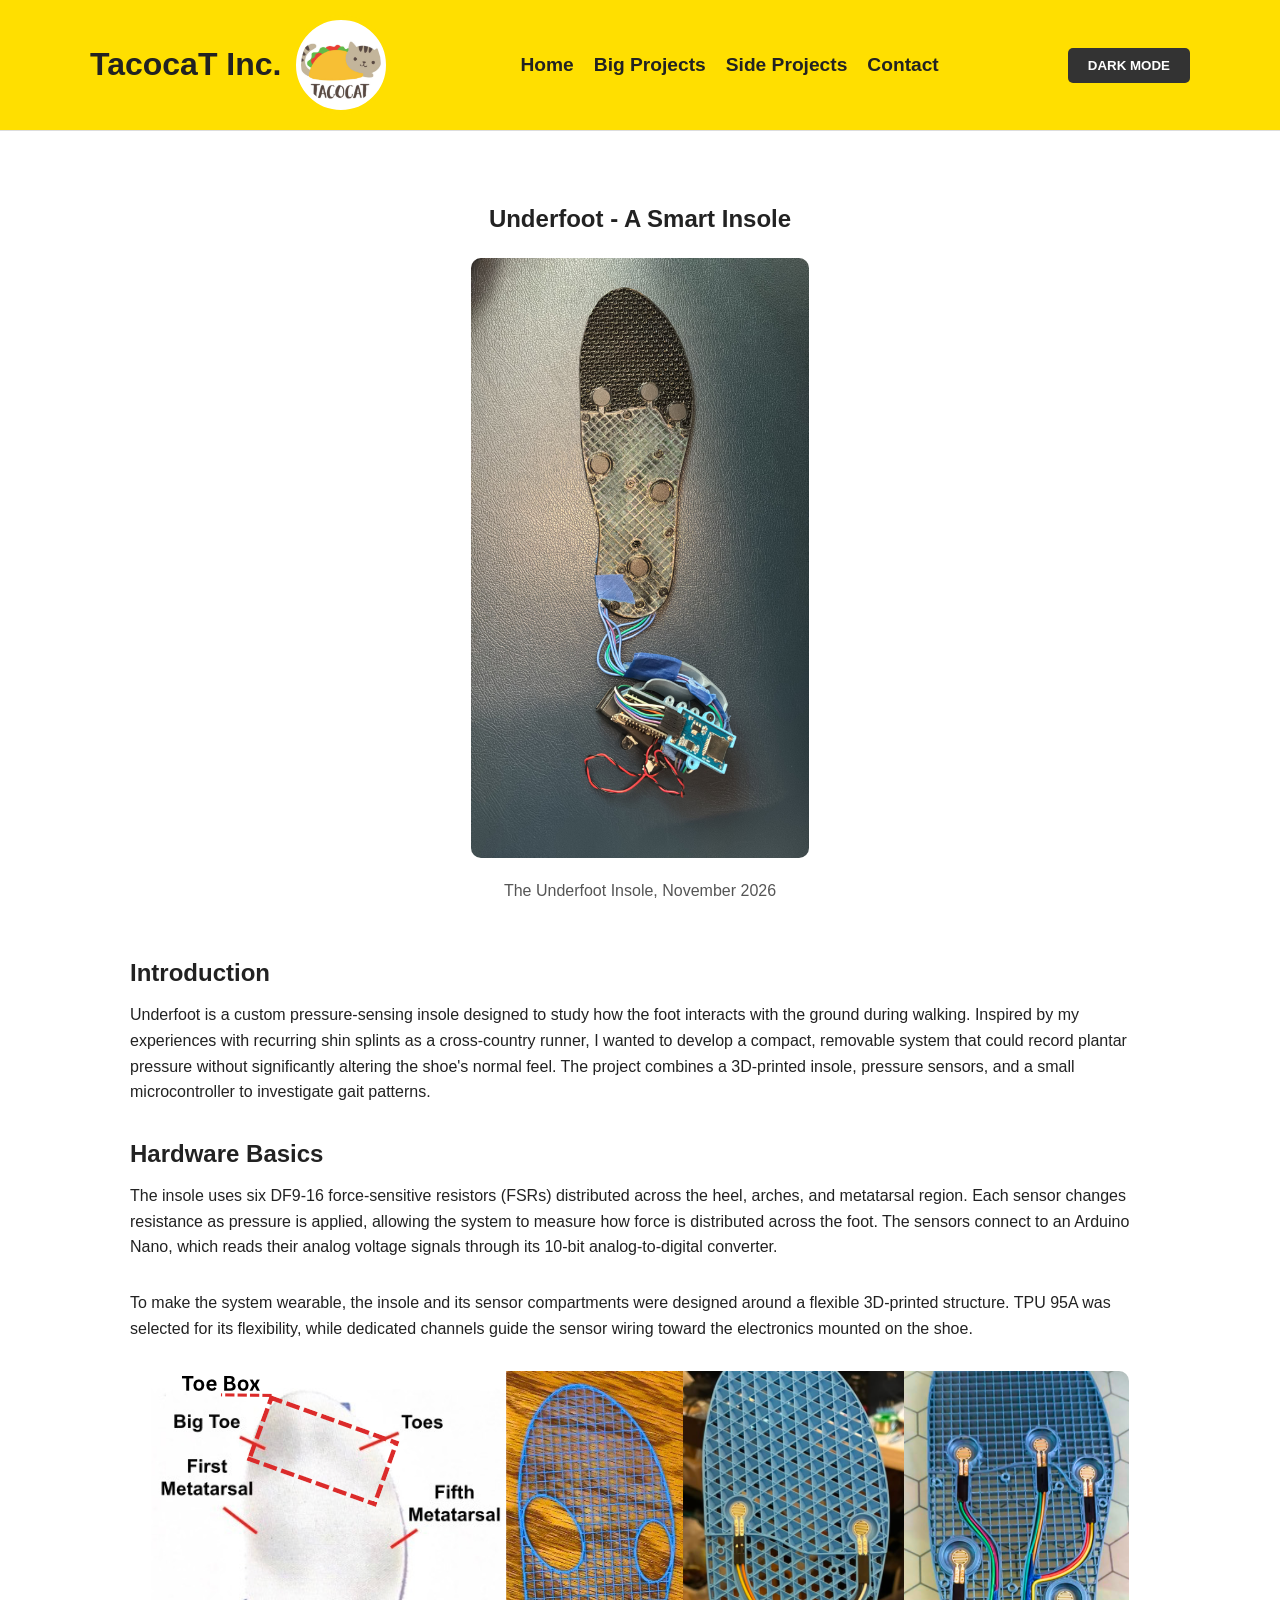
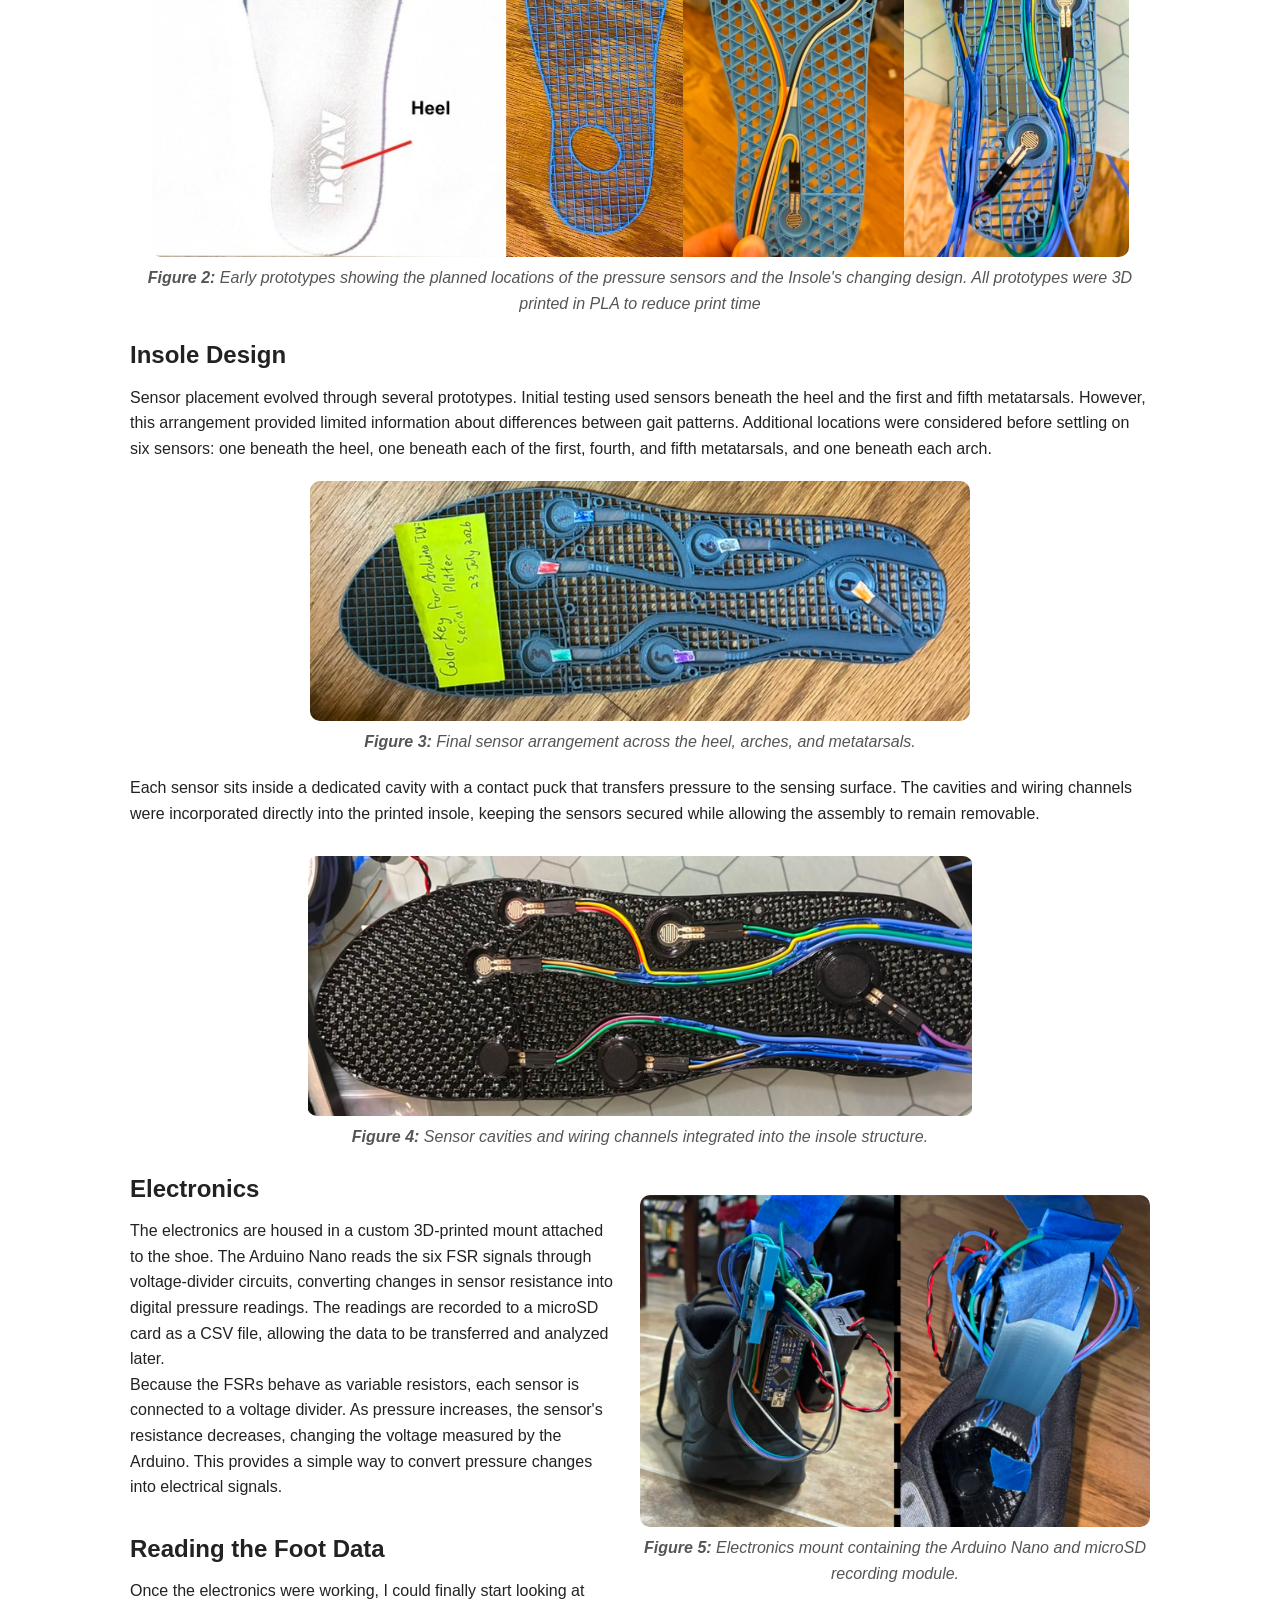
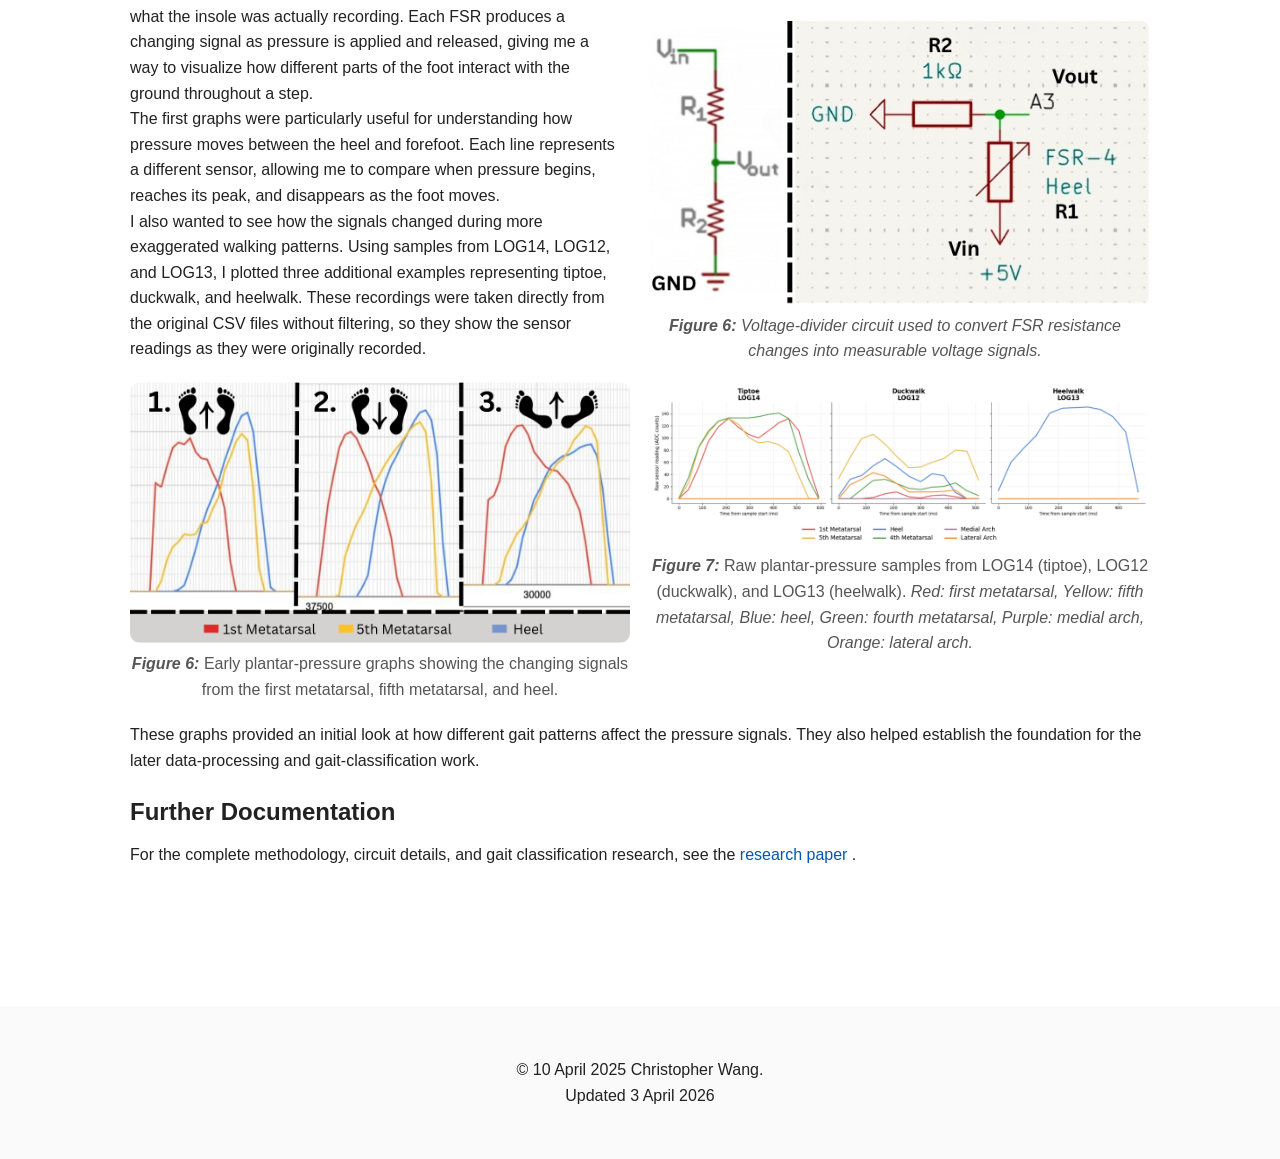
==== commit 8c773d6d: "fixed figure 7 img source" ====
--- a/projects/insole-gpt.html
+++ b/projects/insole-gpt.html
@@ -193,7 +193,8 @@
 
                         <figure class="side-by-side-figure">
                             <img src="../Insole-assets/InsoleV1-DataGraphs.png"
-                                alt="Initial plantar pressure graphs showing heel and metatarsal signals">
+                                alt="Initial plantar pressure graphs showing heel and metatarsal signals during
+                                 forward, backward, and duckwalk.">
 
                             <figcaption>
                                 <b><i>Figure 6: </i></b>
@@ -203,7 +204,7 @@
                         </figure>
 
                         <figure class="side-by-side-figure">
-                            <img src="../Insole-assets/Underfoot-raw-gait-samples-6-sensors.png"
+                            <img src="../Insole-assets/Underfoot-raw-gait-samples.png"
                                 alt="Raw pressure signals from all six sensors during tiptoe, duckwalk, and heelwalk">
 
                             <figcaption>
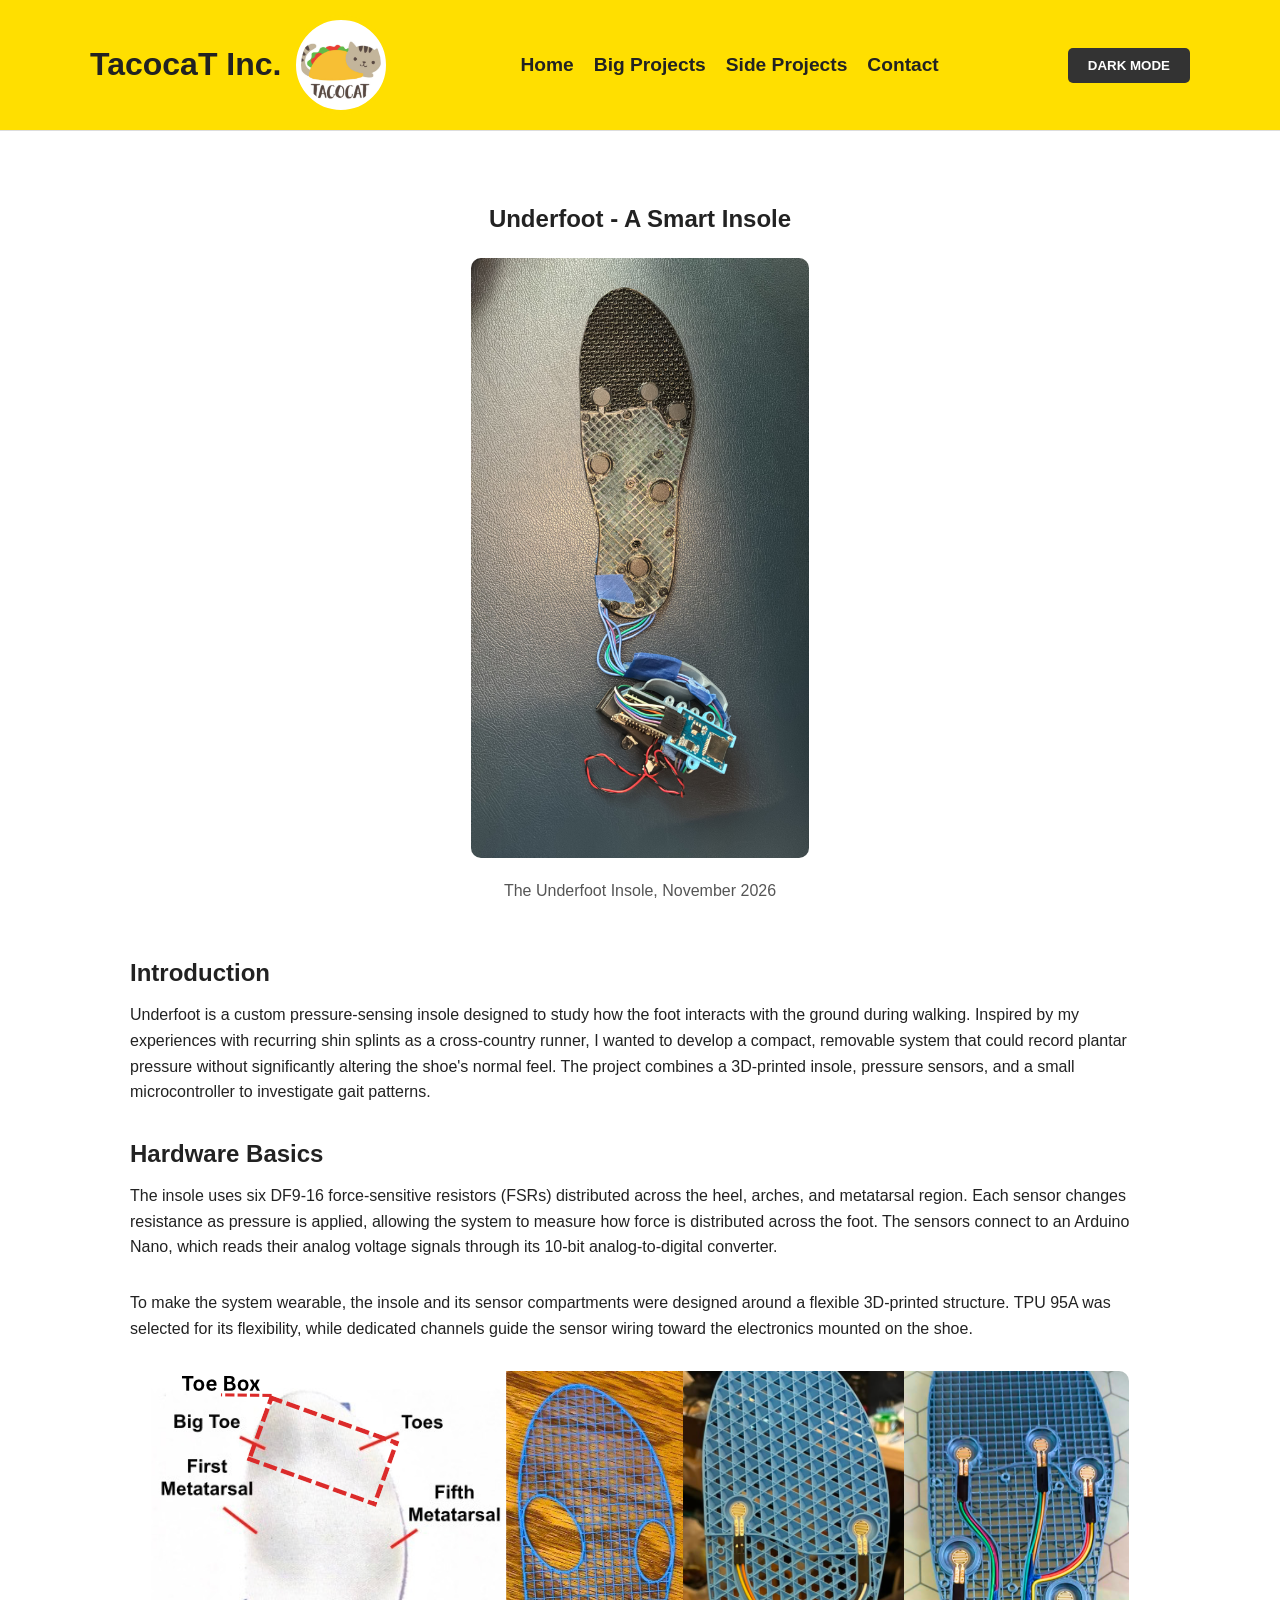
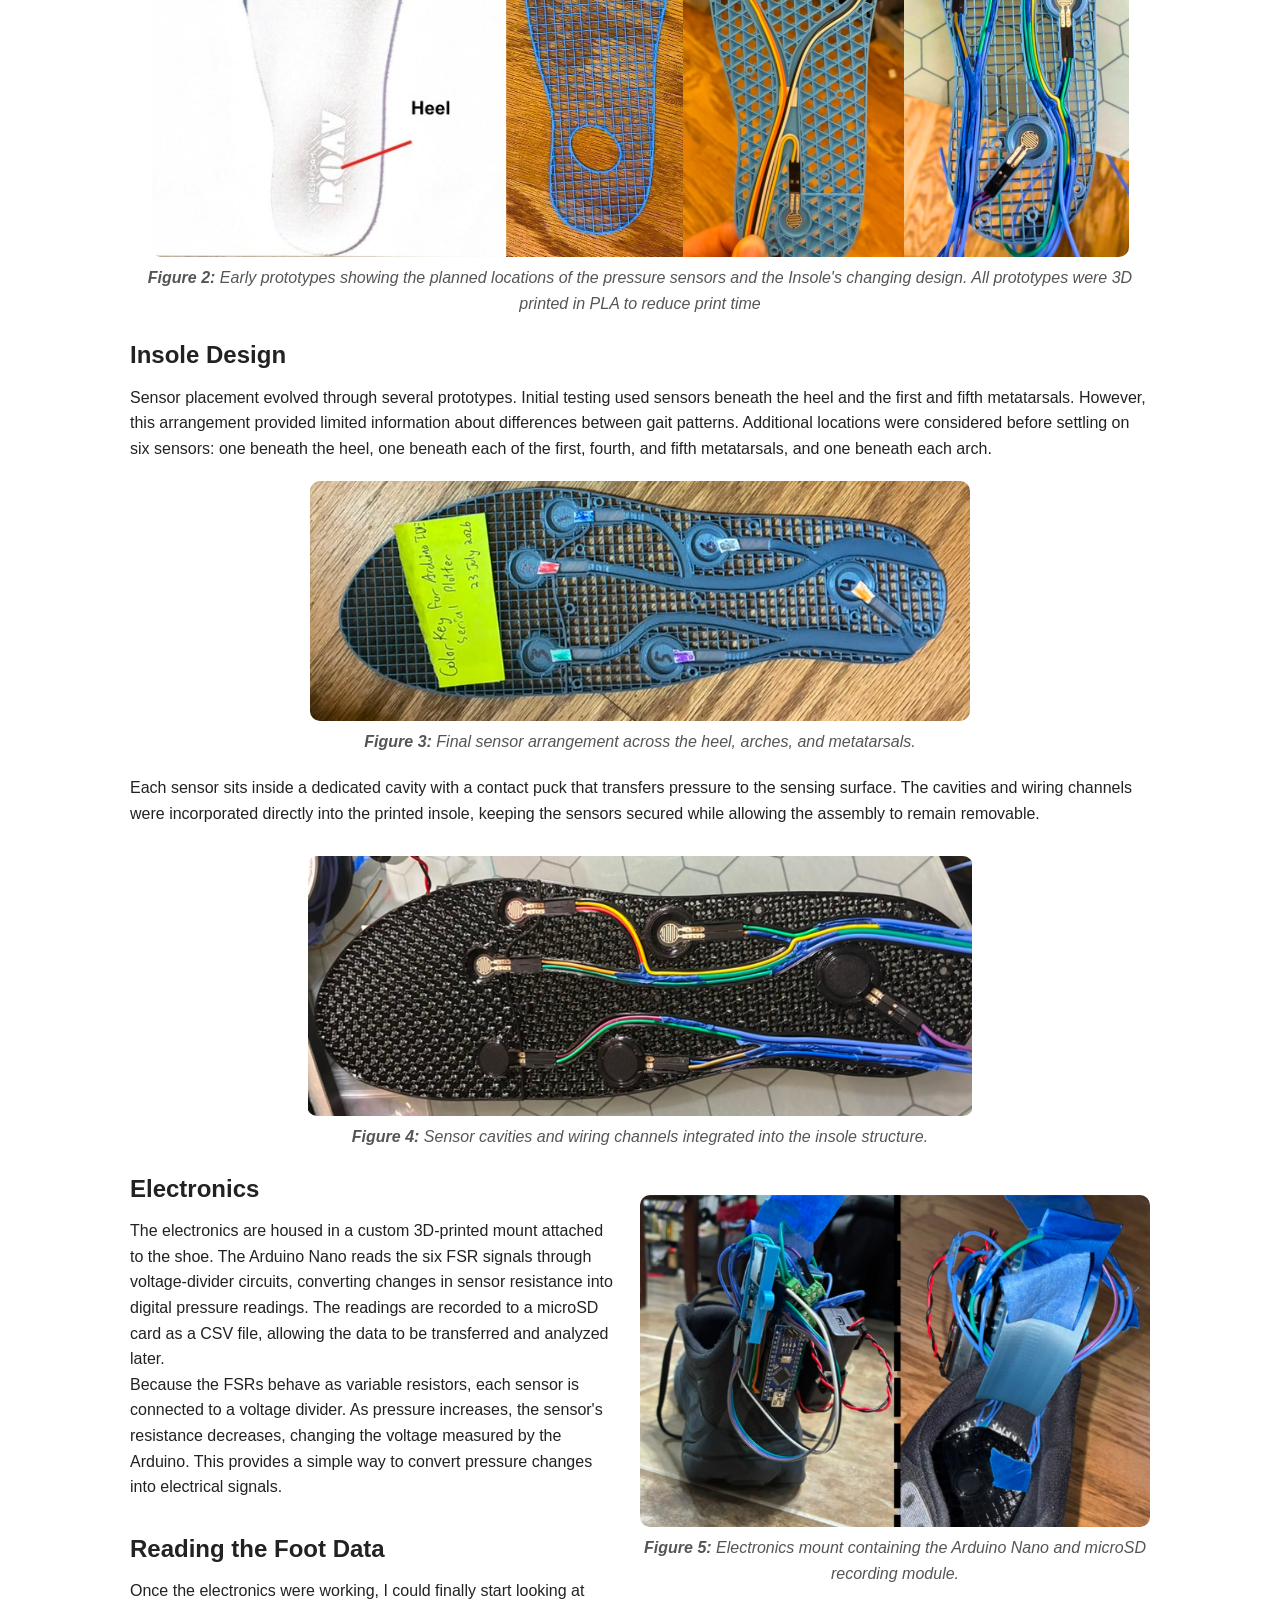
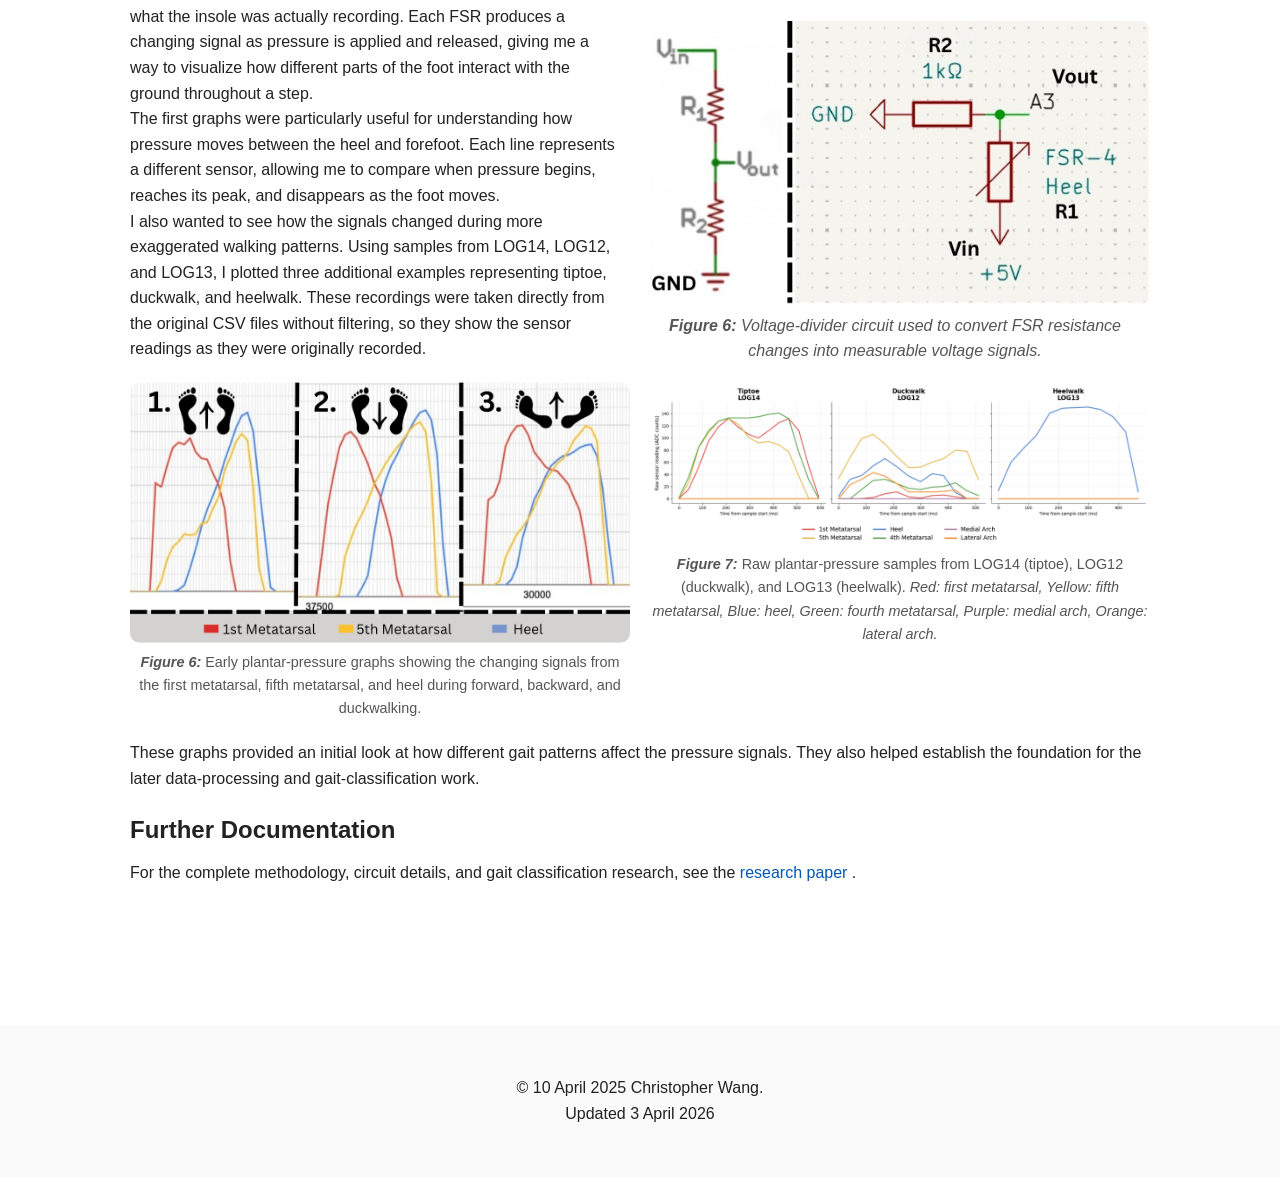
==== commit c81c0016: "side-by-side img fix" ====
--- a/projects/insole-gpt.html
+++ b/projects/insole-gpt.html
@@ -199,7 +199,8 @@
                             <figcaption>
                                 <b><i>Figure 6: </i></b>
                                 Early plantar-pressure graphs showing the changing signals
-                                from the first metatarsal, fifth metatarsal, and heel.
+                                from the first metatarsal, fifth metatarsal, and heel during 
+                                forward, backward, and duckwalking.
                             </figcaption>
                         </figure>
 
--- a/style.css
+++ b/style.css
@@ -266,26 +266,45 @@
   overflow: hidden;
 }
 
+.image-pair-container {
+    display: flex;
+    gap: 20px;
+    width: 100%;
+    max-width: 1100px;
+    margin: 20px auto;
+    clear: both;
+    overflow: visible;
+    align-items: flex-start;
+}
+
 .side-by-side-figure {
-  flex: 1;             
-  margin: 0;
-  display: flex;
-  flex-direction: column;
+    flex: 1;
+    min-width: 0;
+    margin: 0;
+    display: flex;
+    flex-direction: column;
 }
 
 .side-by-side-figure img {
+    display: block;
     width: 100%;
     height: auto;
+    max-width: 100%;
+    object-fit: contain;
     aspect-ratio: auto;
-    object-fit: contain;
     border-radius: 10px;
-    display: block;
-}
-
+}
+
+.side-by-side-figure figcaption {
+    text-align: center;
+    font-size: 0.9rem;
+    margin-top: 8px;
+}
+
+/* Stack images on smaller screens */
 @media (max-width: 768px) {
     .image-pair-container {
         flex-direction: column;
-        overflow: visible;
     }
 
     .side-by-side-figure {
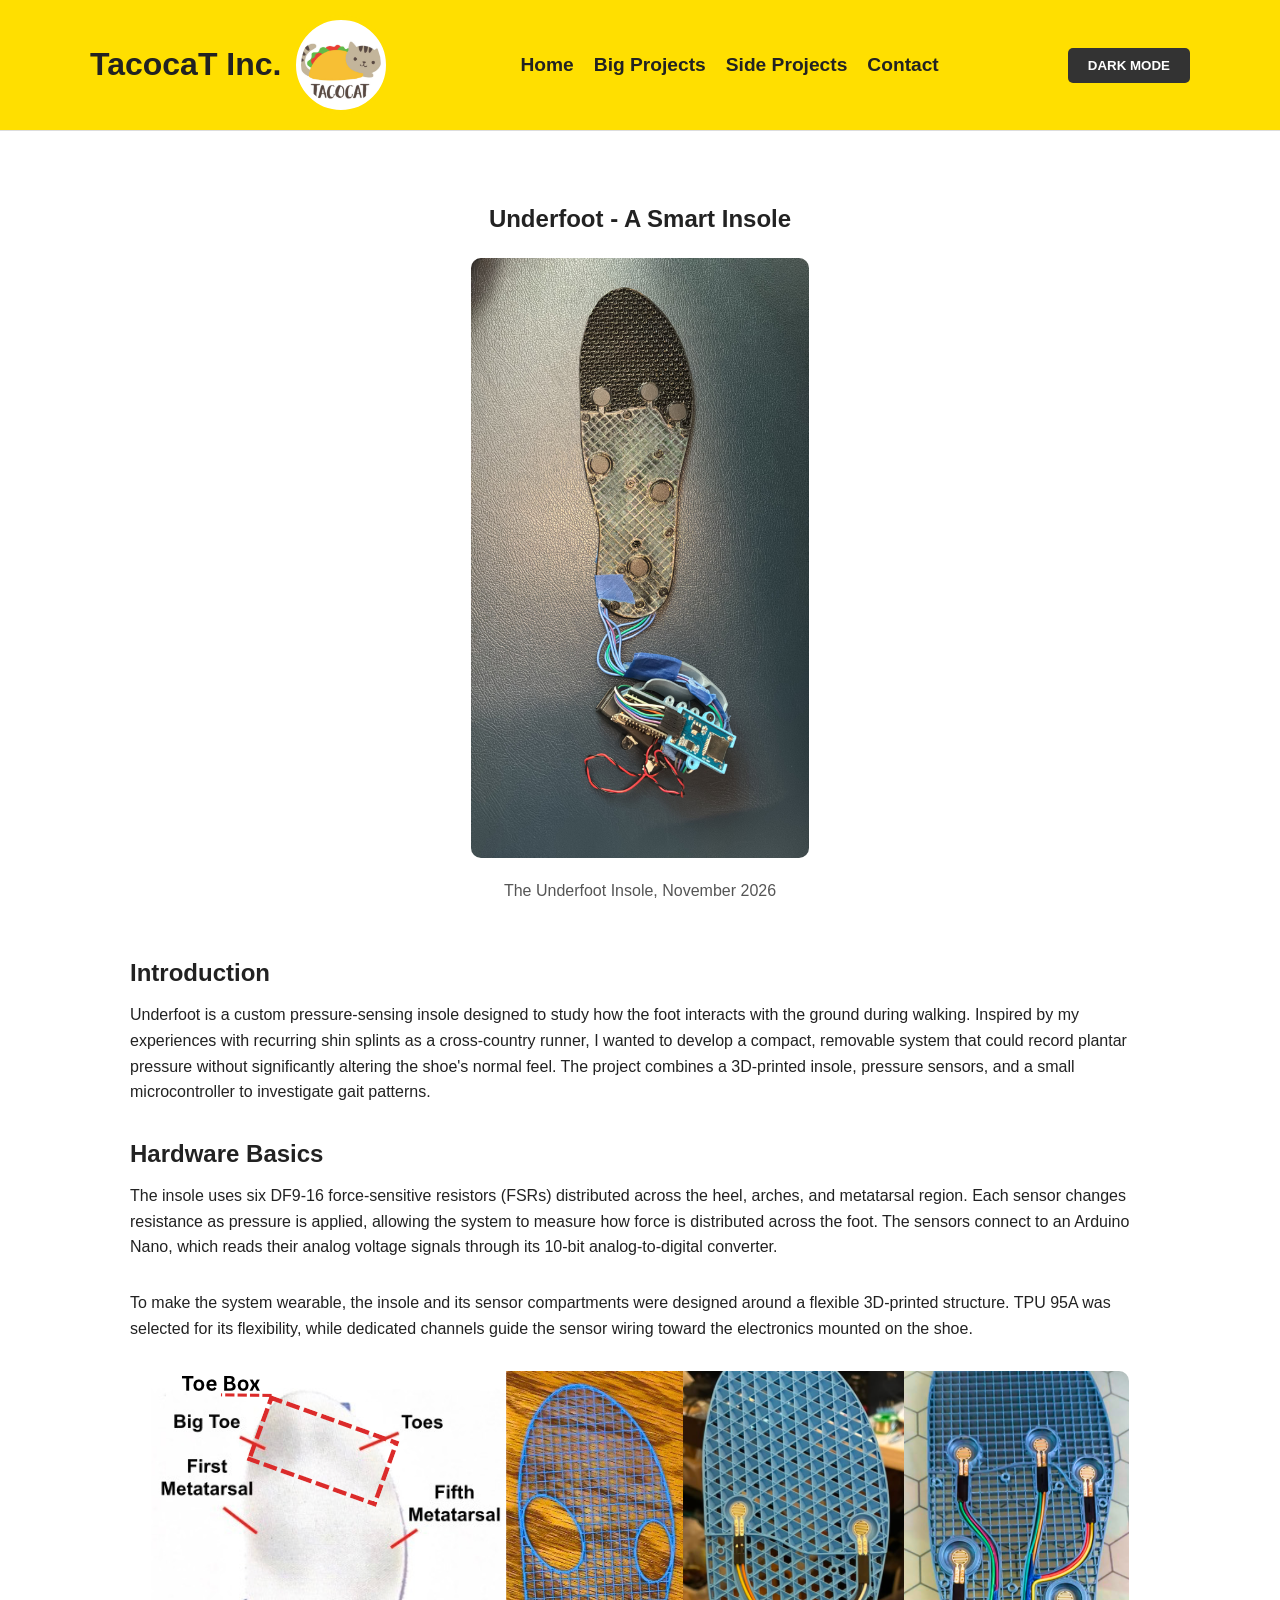
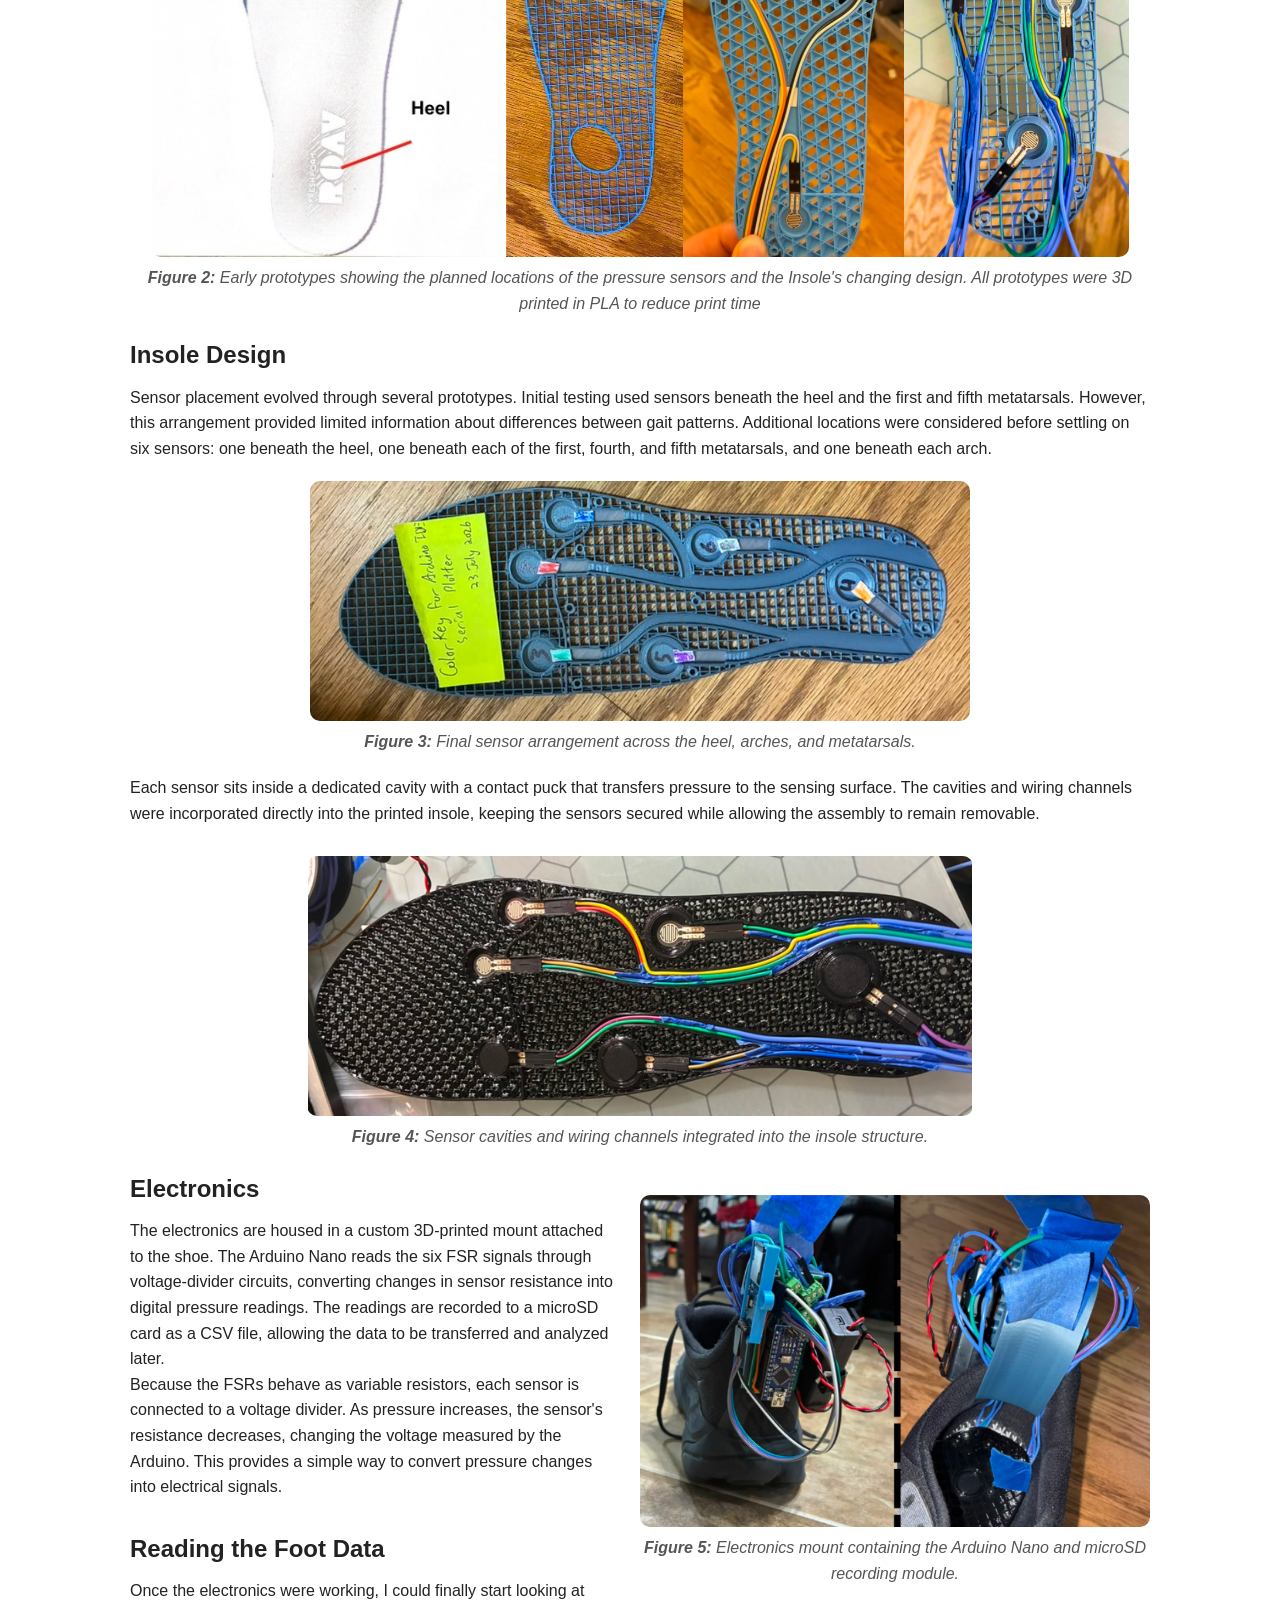
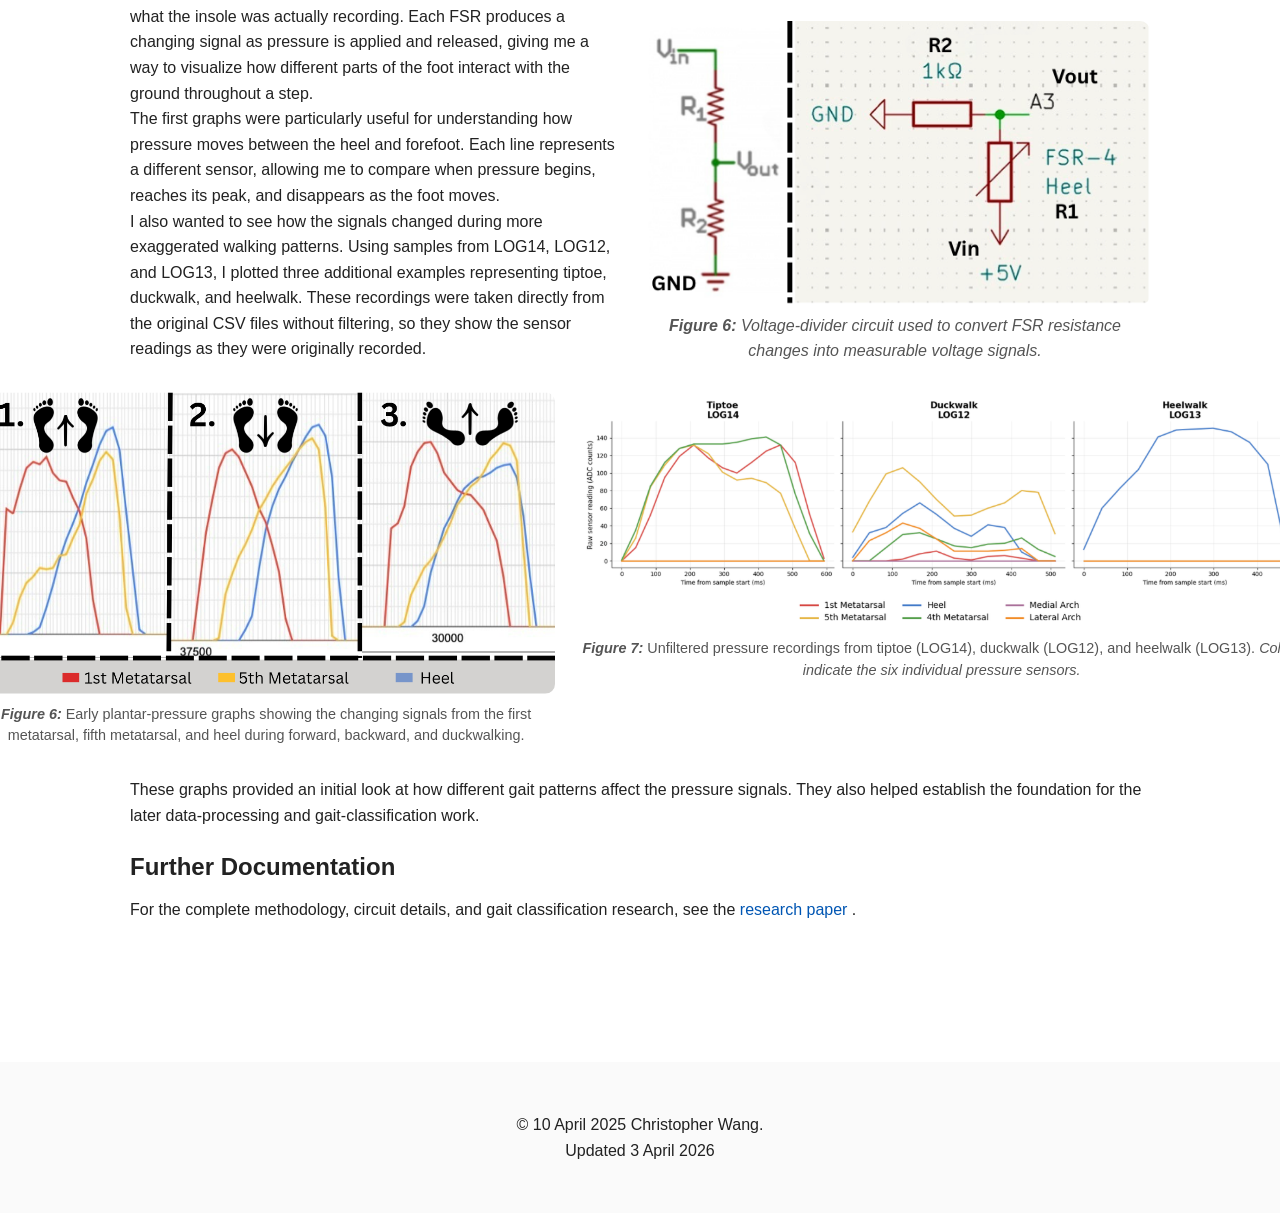
==== commit 3bc852c3: "try3" ====
--- a/projects/insole-gpt.html
+++ b/projects/insole-gpt.html
@@ -207,14 +207,11 @@
                         <figure class="side-by-side-figure">
                             <img src="../Insole-assets/Underfoot-raw-gait-samples.png"
                                 alt="Raw pressure signals from all six sensors during tiptoe, duckwalk, and heelwalk">
-
                             <figcaption>
                                 <b><i>Figure 7: </i></b>
-                                Raw plantar-pressure samples from LOG14 (tiptoe), LOG12
-                                (duckwalk), and LOG13 (heelwalk).
-                                <i>Red: first metatarsal, Yellow: fifth metatarsal,
-                                Blue: heel, Green: fourth metatarsal, Purple: medial arch,
-                                Orange: lateral arch.</i>
+                                Unfiltered pressure recordings from tiptoe (LOG14),
+                                duckwalk (LOG12), and heelwalk (LOG13).
+                                <i>Colors indicate the six individual pressure sensors.</i>
                             </figcaption>
                         </figure>
 
--- a/style.css
+++ b/style.css
@@ -256,29 +256,20 @@
   color: #555;
 }
 
+/* Side-by-side figures */
 .image-pair-container {
-  display: flex !important;
-  gap: 20px;
-  width: 100%;          /* This fills the parent .project-description */
-  max-width: 1100px;   
-  margin: 20px auto;   
-  clear: both;          /* This prevents previous floats from interfering */
-  overflow: hidden;
-}
-
-.image-pair-container {
-    display: flex;
-    gap: 20px;
+    display: grid;
+    grid-template-columns: 1fr 1.25fr;
+    gap: 25px;
     width: 100%;
-    max-width: 1100px;
-    margin: 20px auto;
+    max-width: 1500px;
+    margin: 30px auto;
     clear: both;
+    align-items: start;
     overflow: visible;
-    align-items: flex-start;
 }
 
 .side-by-side-figure {
-    flex: 1;
     min-width: 0;
     margin: 0;
     display: flex;
@@ -289,32 +280,34 @@
     display: block;
     width: 100%;
     height: auto;
-    max-width: 100%;
     object-fit: contain;
-    aspect-ratio: auto;
     border-radius: 10px;
 }
 
 .side-by-side-figure figcaption {
     text-align: center;
+    margin-top: 10px;
     font-size: 0.9rem;
-    margin-top: 8px;
-}
-
-/* Stack images on smaller screens */
+    line-height: 1.5;
+}
+
+/* Mobile layout */
 @media (max-width: 768px) {
     .image-pair-container {
-        flex-direction: column;
-    }
-
-    .side-by-side-figure {
-        width: 100%;
+        grid-template-columns: 1fr;
+        gap: 30px;
     }
 }
 
 .project-description {
   margin-top: 30px;
   display: flow-root;
+}
+
+.project-description .image-pair-container {
+    width: 130%;
+    max-width: 1500px;
+    margin-left: -15%;
 }
 
 .project-description h2 {
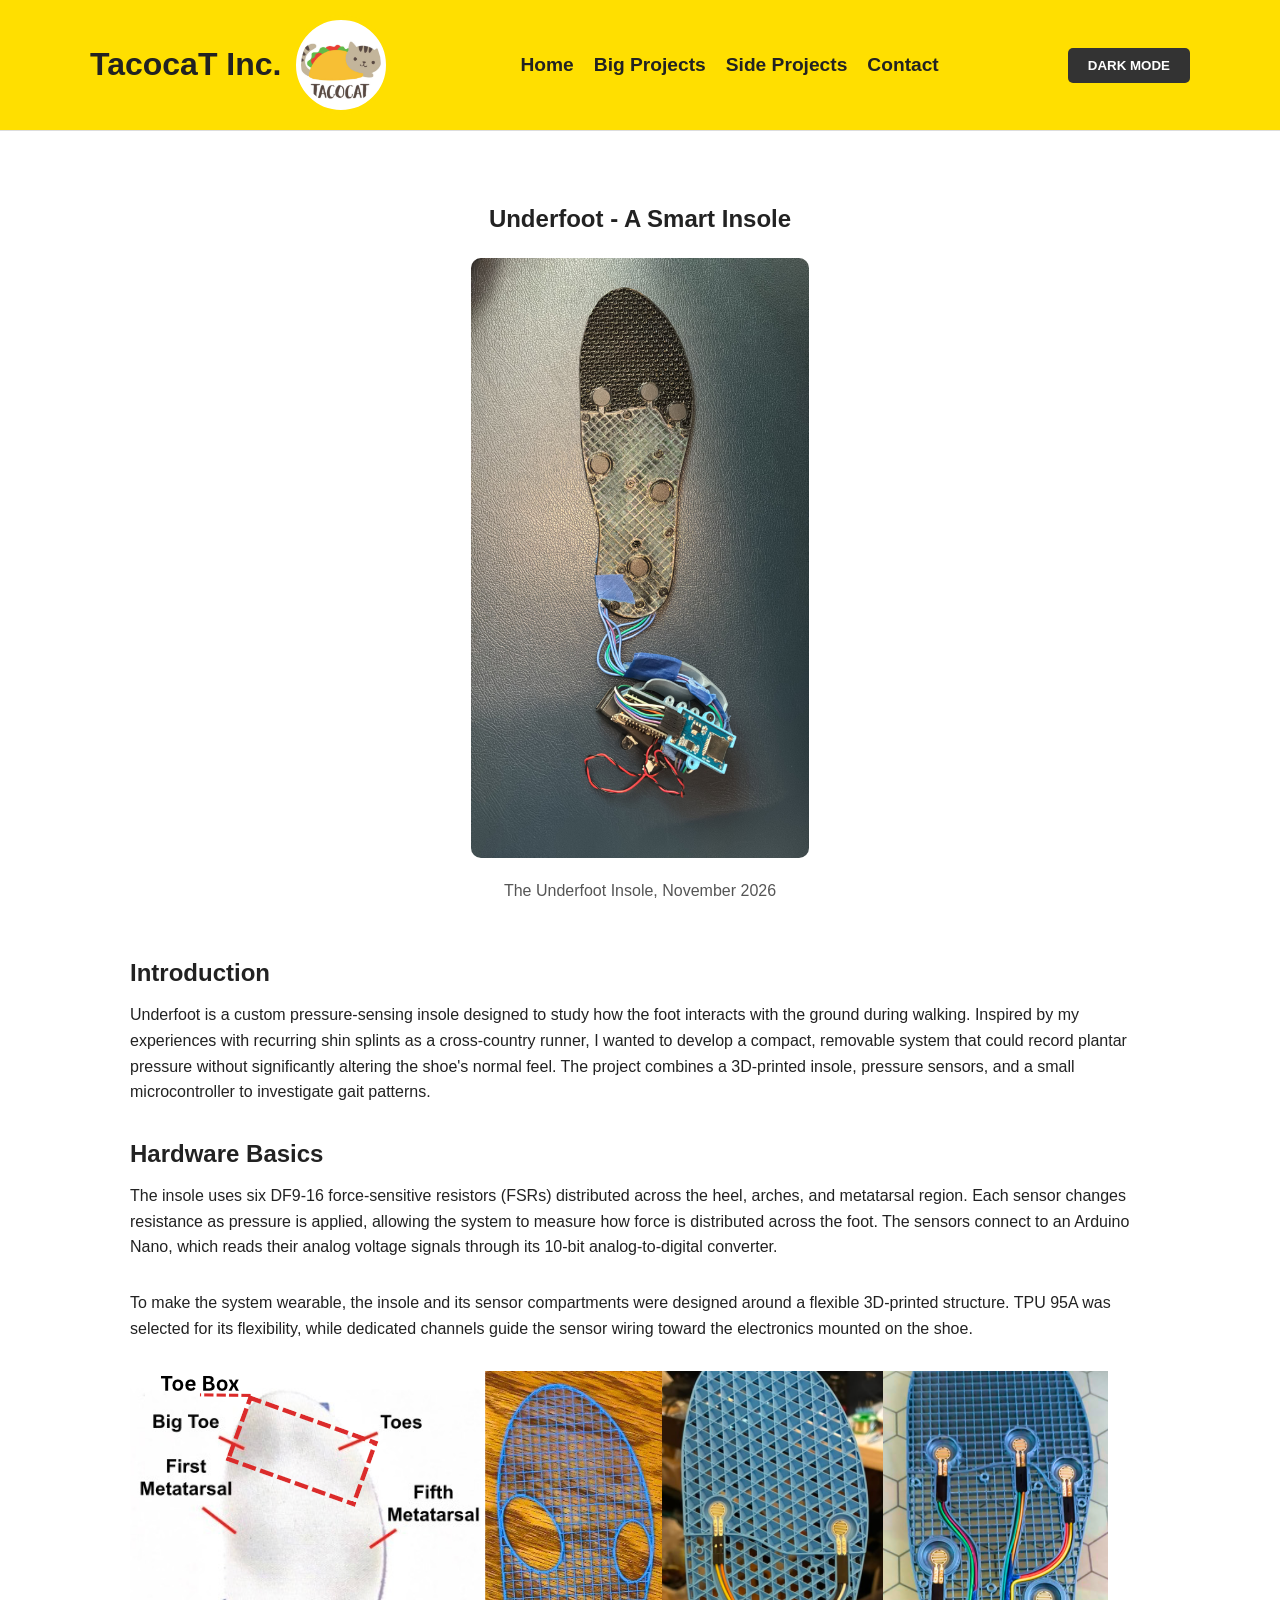
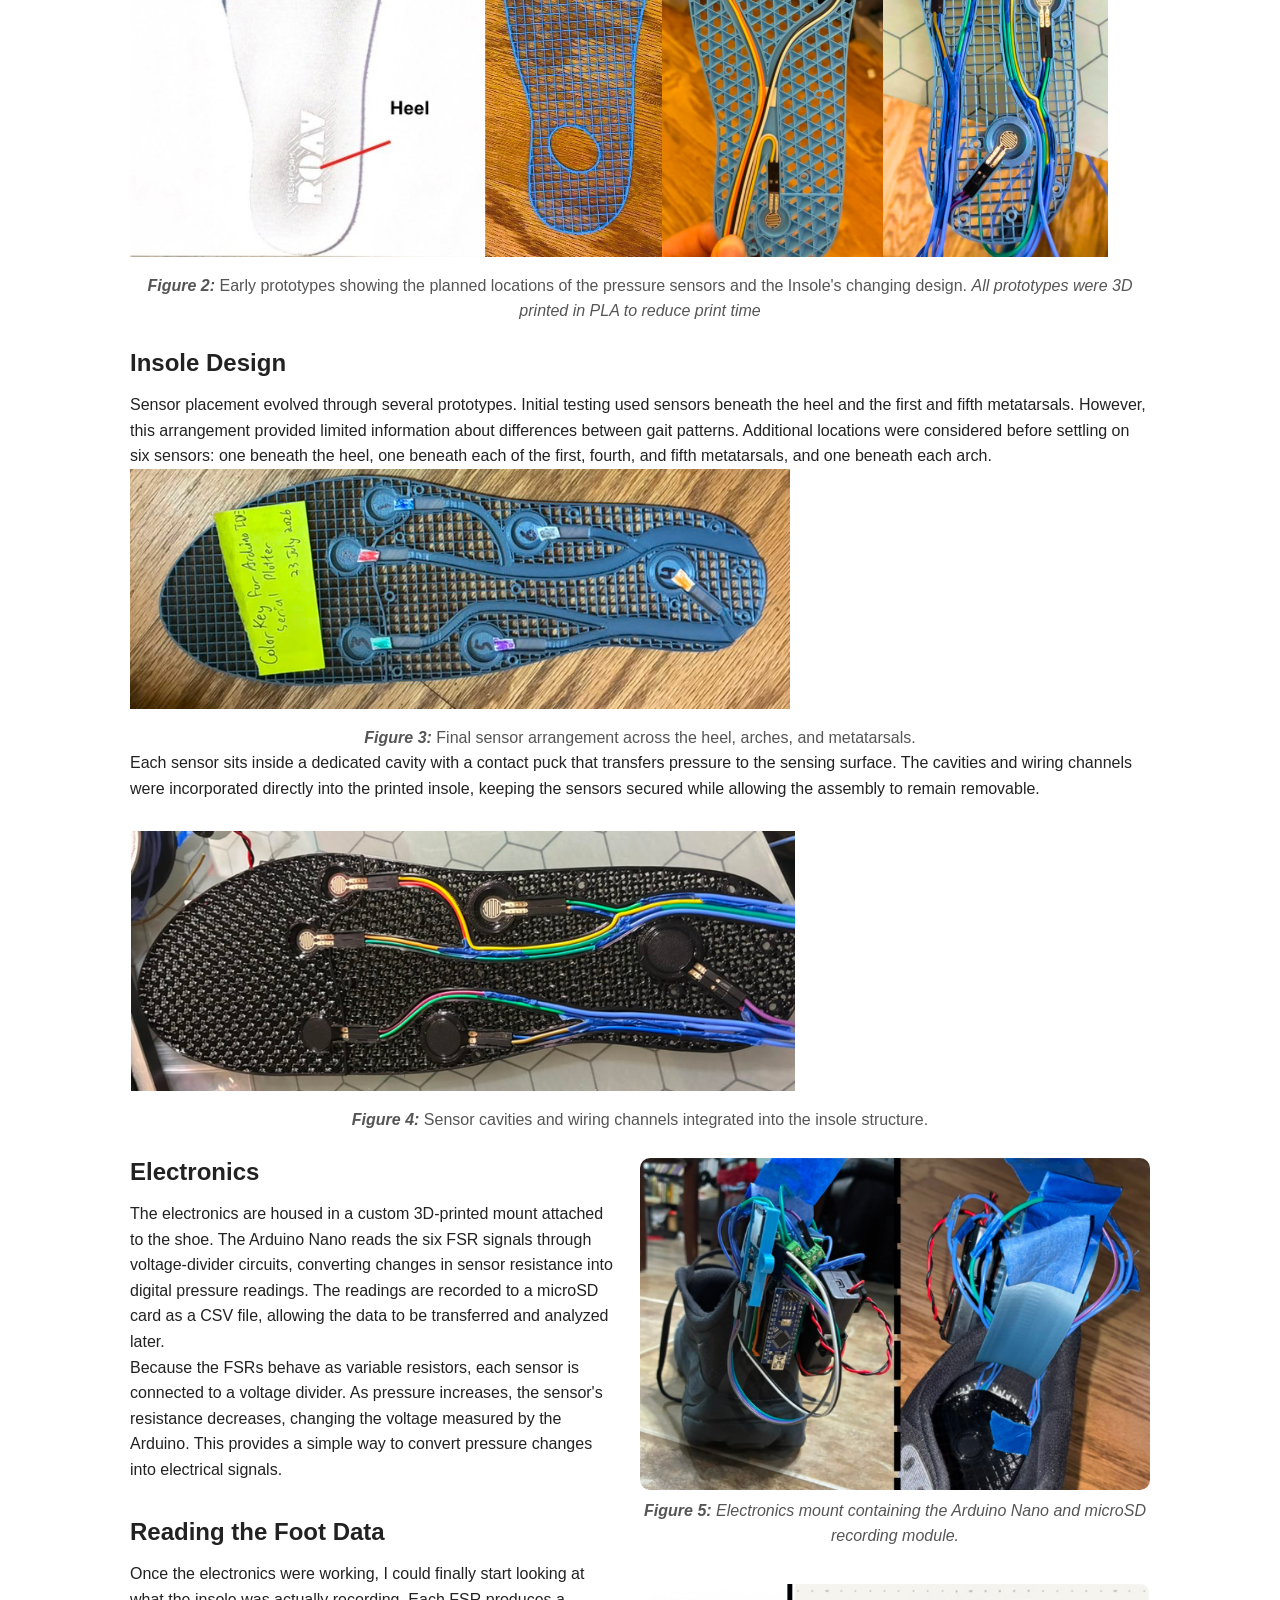
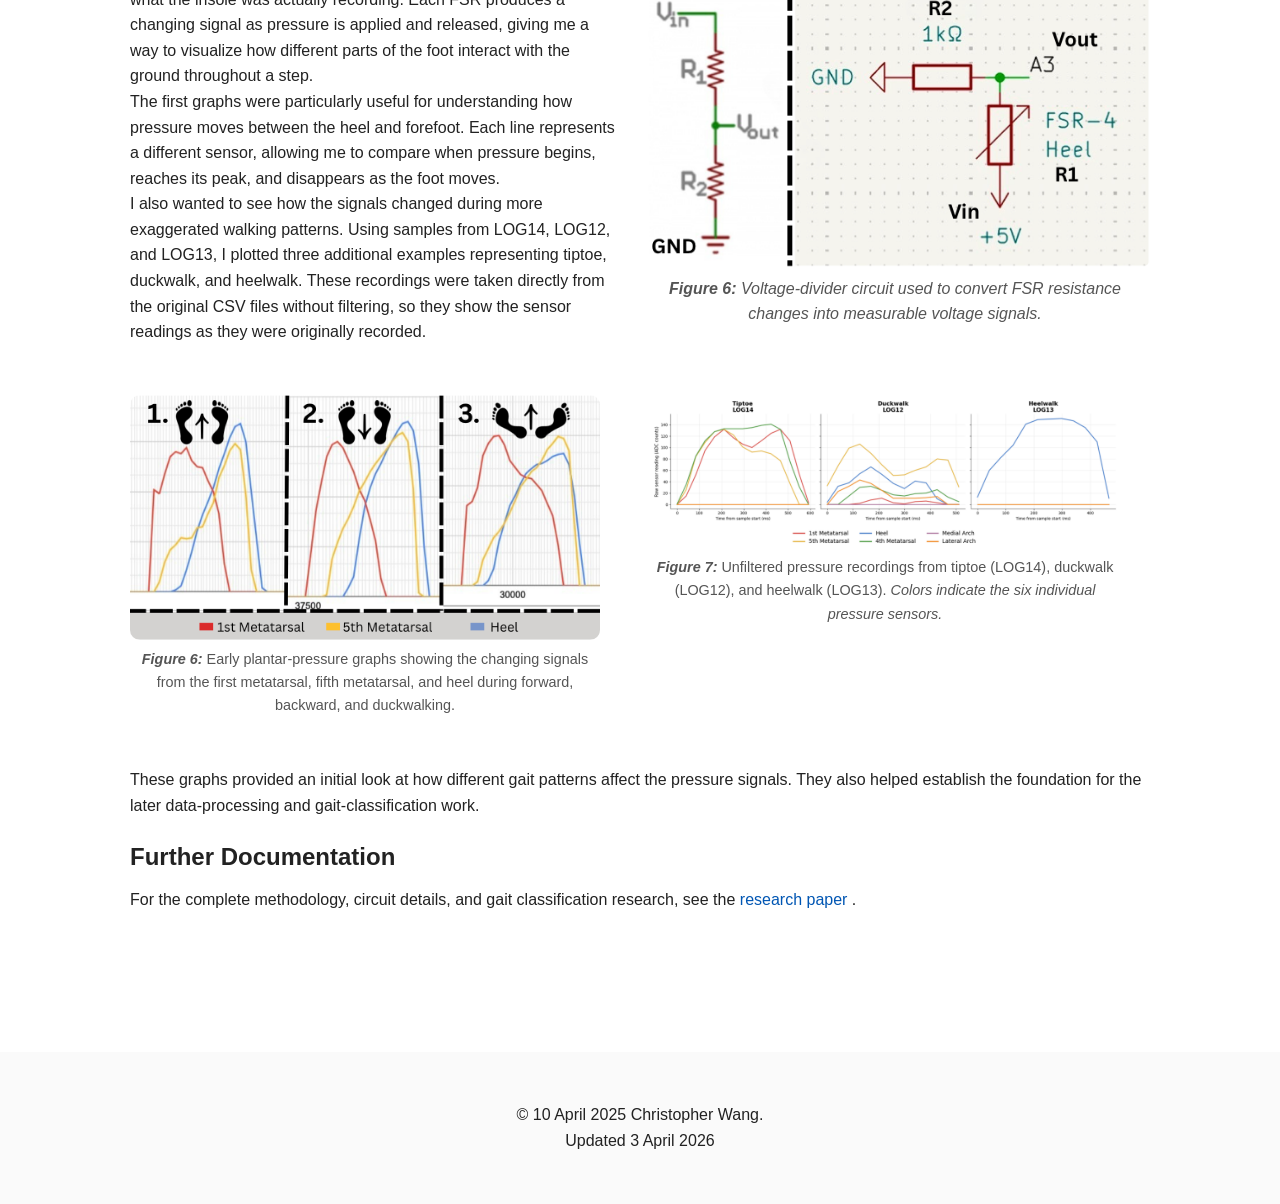
==== commit 2be60820: "try4" ====
--- a/projects/insole-gpt.html
+++ b/projects/insole-gpt.html
@@ -191,7 +191,7 @@
 
                     <div class="image-pair-container">
 
-                        <figure class="side-by-side-figure">
+                        <figure class="insole-graph-figure left">
                             <img src="../Insole-assets/InsoleV1-DataGraphs.png"
                                 alt="Initial plantar pressure graphs showing heel and metatarsal signals during
                                  forward, backward, and duckwalk.">
@@ -204,7 +204,7 @@
                             </figcaption>
                         </figure>
 
-                        <figure class="side-by-side-figure">
+                        <figure class="insole-graph-figure left">
                             <img src="../Insole-assets/Underfoot-raw-gait-samples.png"
                                 alt="Raw pressure signals from all six sensors during tiptoe, duckwalk, and heelwalk">
                             <figcaption>
--- a/style.css
+++ b/style.css
@@ -256,27 +256,58 @@
   color: #555;
 }
 
-/* Side-by-side figures */
 .image-pair-container {
-    display: grid;
-    grid-template-columns: 1fr 1.25fr;
-    gap: 25px;
-    width: 100%;
-    max-width: 1500px;
-    margin: 30px auto;
-    clear: both;
-    align-items: start;
-    overflow: visible;
+  display: flex !important;
+  gap: 20px;
+  width: 100%;          /* This fills the parent .project-description */
+  max-width: 1100px;   
+  margin: 20px auto;   
+  clear: both;          /* This prevents previous floats from interfering */
+  overflow: hidden;
 }
 
 .side-by-side-figure {
-    min-width: 0;
-    margin: 0;
-    display: flex;
-    flex-direction: column;
+  flex: 1;             
+  margin: 0;
+  display: flex;
+  flex-direction: column;
 }
 
 .side-by-side-figure img {
+  width: 100%;
+  aspect-ratio: 4 / 3; 
+  object-fit: cover;   
+  border-radius: 10px;
+  display: block;
+}
+
+/* Captions */
+.side-by-side-figure figcaption {
+    text-align: center;
+    margin-top: 10px;
+    font-size: 0.9rem;
+}
+
+/* Mobile: stack figures */
+@media (max-width: 768px) {
+    .image-pair-container {
+        flex-direction: column;
+        width: 100%;
+    }
+
+    .side-by-side-figure {
+        width: 100%;
+    }
+}
+
+.insole-graph-figure {
+    width: 50%;
+    margin-top: 30px;
+    margin-bottom: 30px;
+    display: flow-root;
+}
+
+.insole-graph-figure img {
     display: block;
     width: 100%;
     height: auto;
@@ -284,30 +315,36 @@
     border-radius: 10px;
 }
 
-.side-by-side-figure figcaption {
+.insole-graph-figure figcaption {
     text-align: center;
-    margin-top: 10px;
+    margin-top: 8px;
     font-size: 0.9rem;
-    line-height: 1.5;
-}
-
-/* Mobile layout */
+}
+
+/* Alternating alignment */
+.insole-graph-figure.left {
+    float: left;
+    margin-right: 30px;
+}
+
+.insole-graph-figure.right {
+    float: right;
+    margin-left: 30px;
+}
+
+/* Mobile: use full width */
 @media (max-width: 768px) {
-    .image-pair-container {
-        grid-template-columns: 1fr;
-        gap: 30px;
+    .insole-graph-figure {
+        width: 100%;
+        float: none;
+        margin-left: 0;
+        margin-right: 0;
     }
 }
 
 .project-description {
   margin-top: 30px;
   display: flow-root;
-}
-
-.project-description .image-pair-container {
-    width: 130%;
-    max-width: 1500px;
-    margin-left: -15%;
 }
 
 .project-description h2 {
@@ -329,41 +366,6 @@
     width: 100%;
     border-radius: 10px;
     display: block;
-}
-
-.landscape-figure {
-    width: 100%;
-    max-width: 100%;
-    margin: 20px auto;
-    clear: both;
-}
-
-.landscape-figure img {
-    display: block;
-    width: auto;
-    height: auto;
-    max-width: 100%;
-    border-radius: 10px;
-    margin: 0 auto;
-    object-fit: contain;
-}
-
-.landscape-figure figcaption {
-    text-align: center;
-    font-style: italic;
-    margin-top: 8px;
-    color: #555;
-}
-
-/* Mobile responsiveness */
-@media (max-width: 768px) {
-    .landscape-figure {
-        width: 100%;
-    }
-
-    .landscape-figure img {
-        max-width: 100%;
-    }
 }
 
 .full-size-text {
@@ -465,4 +467,4 @@
 body.dark-mode a:hover {
   color: #ffffff;
   text-decoration: underline;
-}
+}
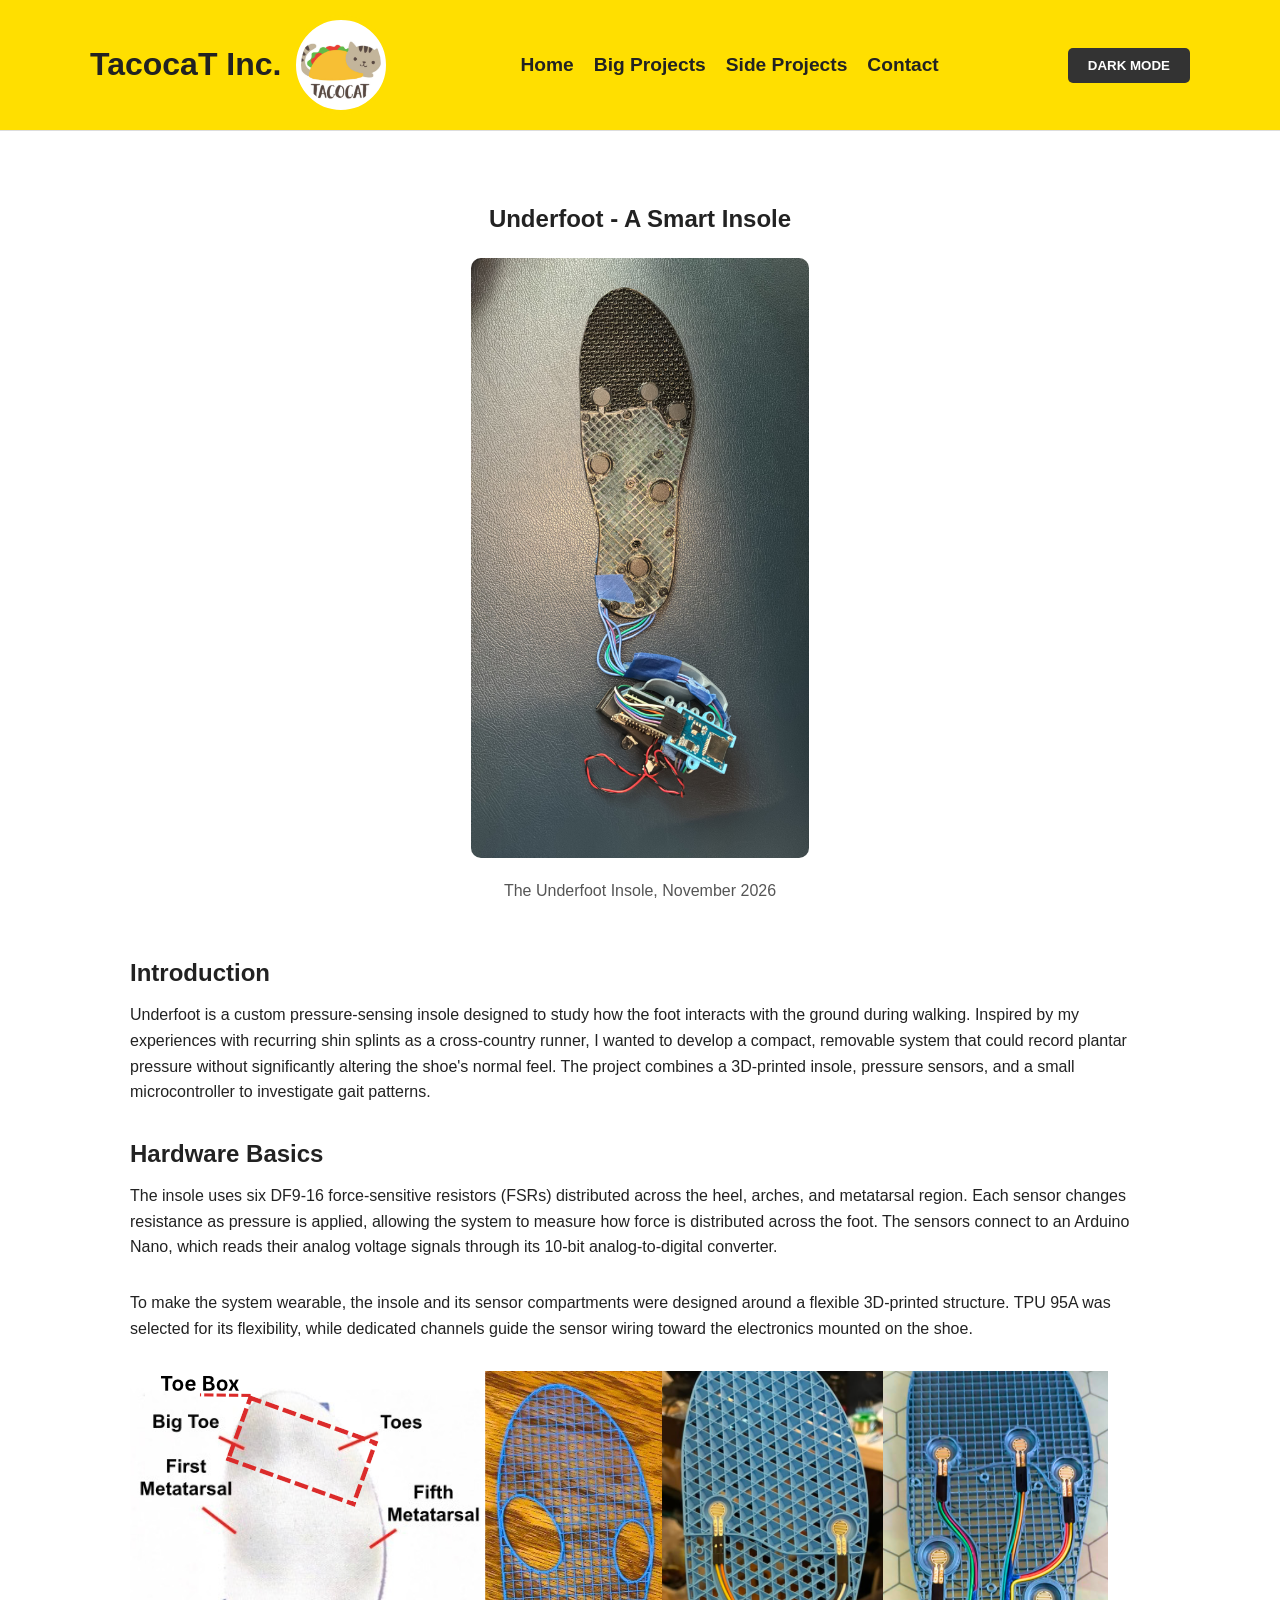
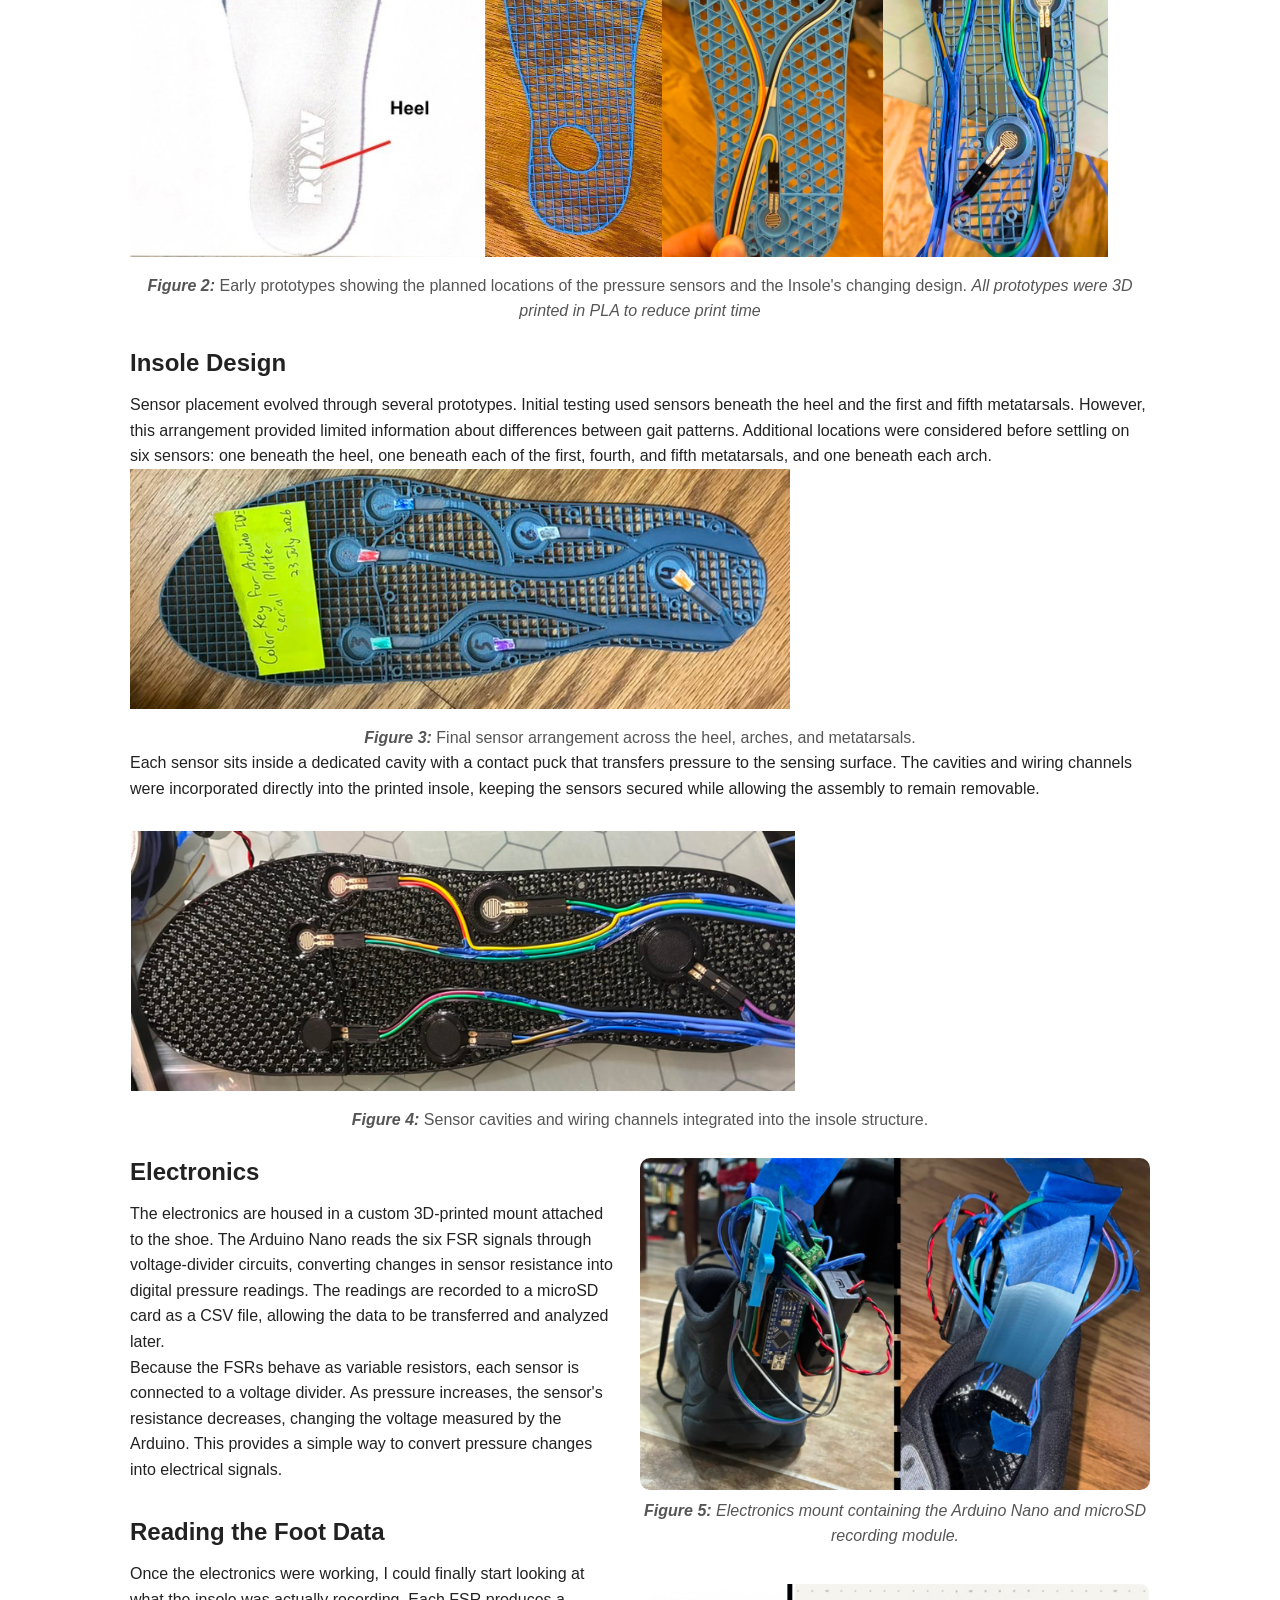
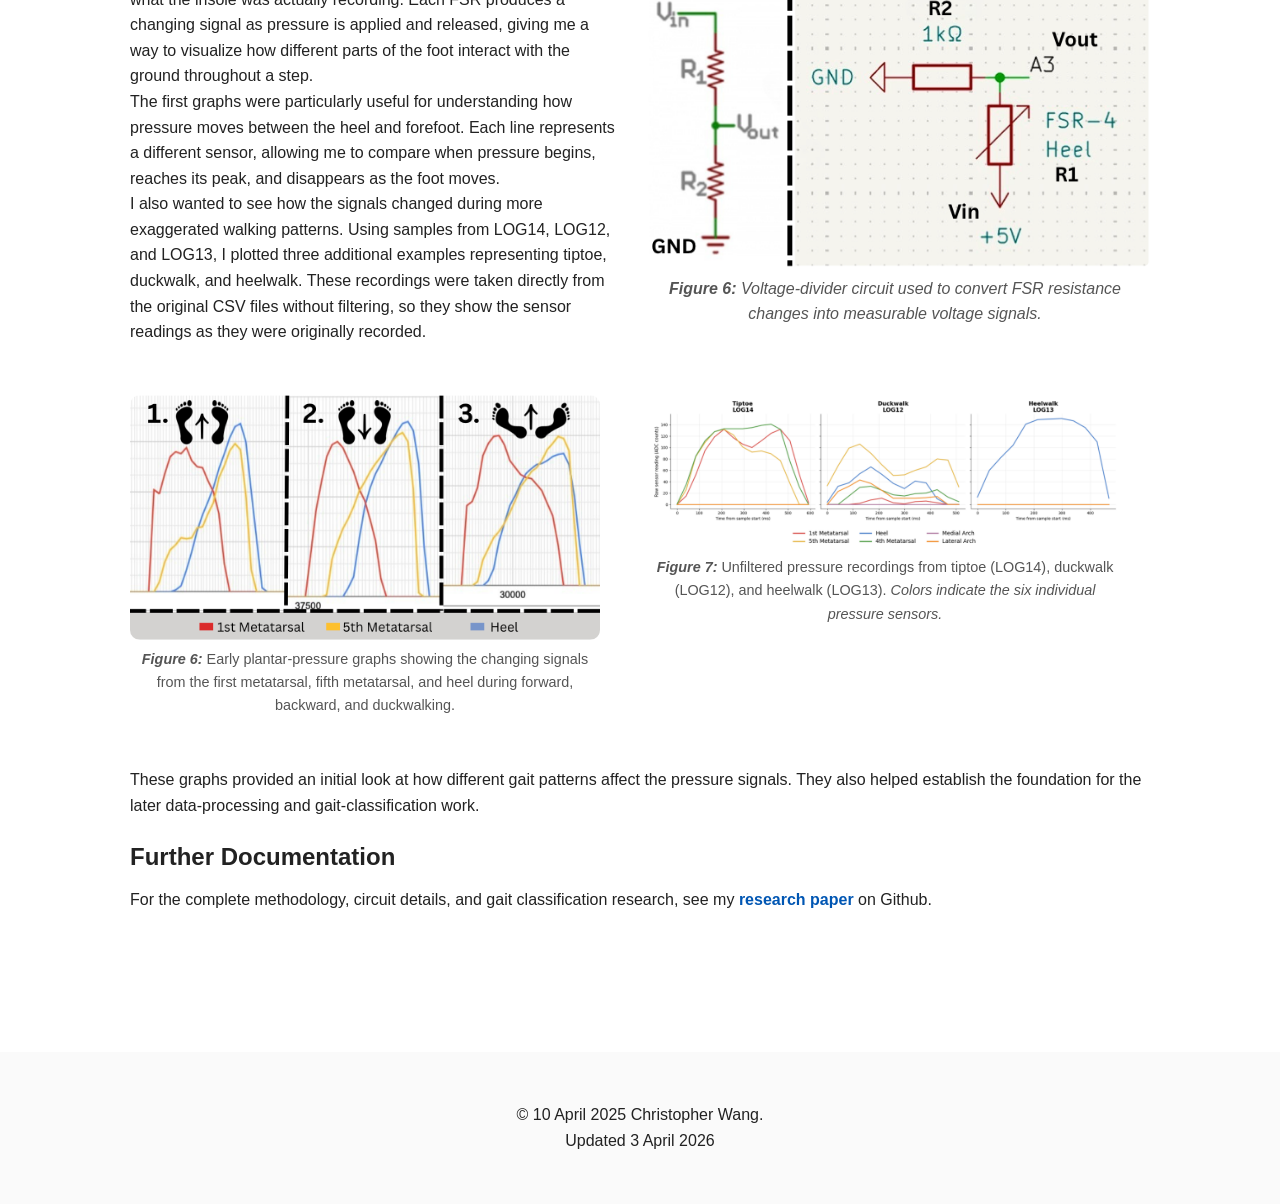
==== commit bd5f7666: "minor change" ====
--- a/projects/insole-gpt.html
+++ b/projects/insole-gpt.html
@@ -226,10 +226,10 @@
                     <h2>Further Documentation</h2>
                     <p>
                         For the complete methodology, circuit details, and gait
-                        classification research, see the
-                        <a href="https://github.com/Cobalt-Walnut/Insole-Research-Paper/blob/main/main-7.pdf">
+                        classification research, see my
+                        <b><a href="https://github.com/Cobalt-Walnut/Insole-Research-Paper/blob/main/main-7.pdf">
                             research paper
-                        </a>.
+                        </a></b>on Github.
                     </p>
 
                 </div>
